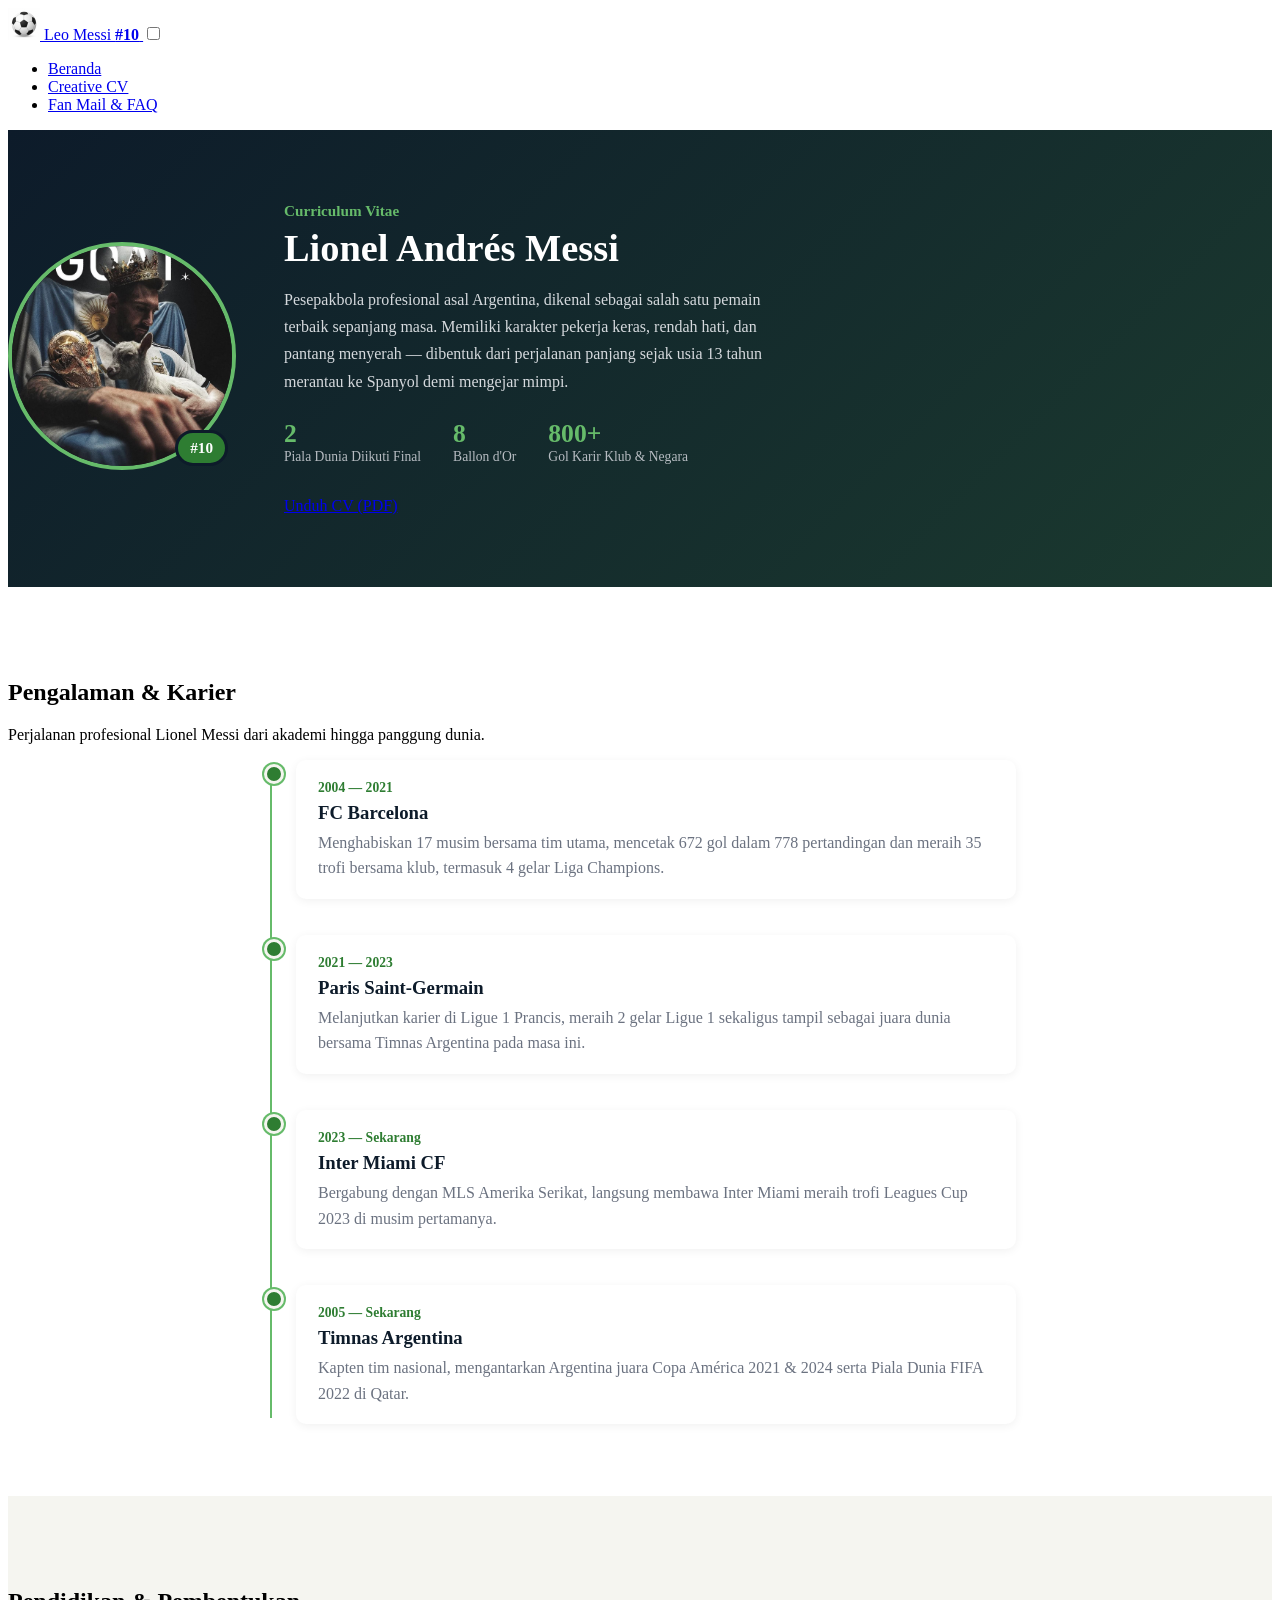
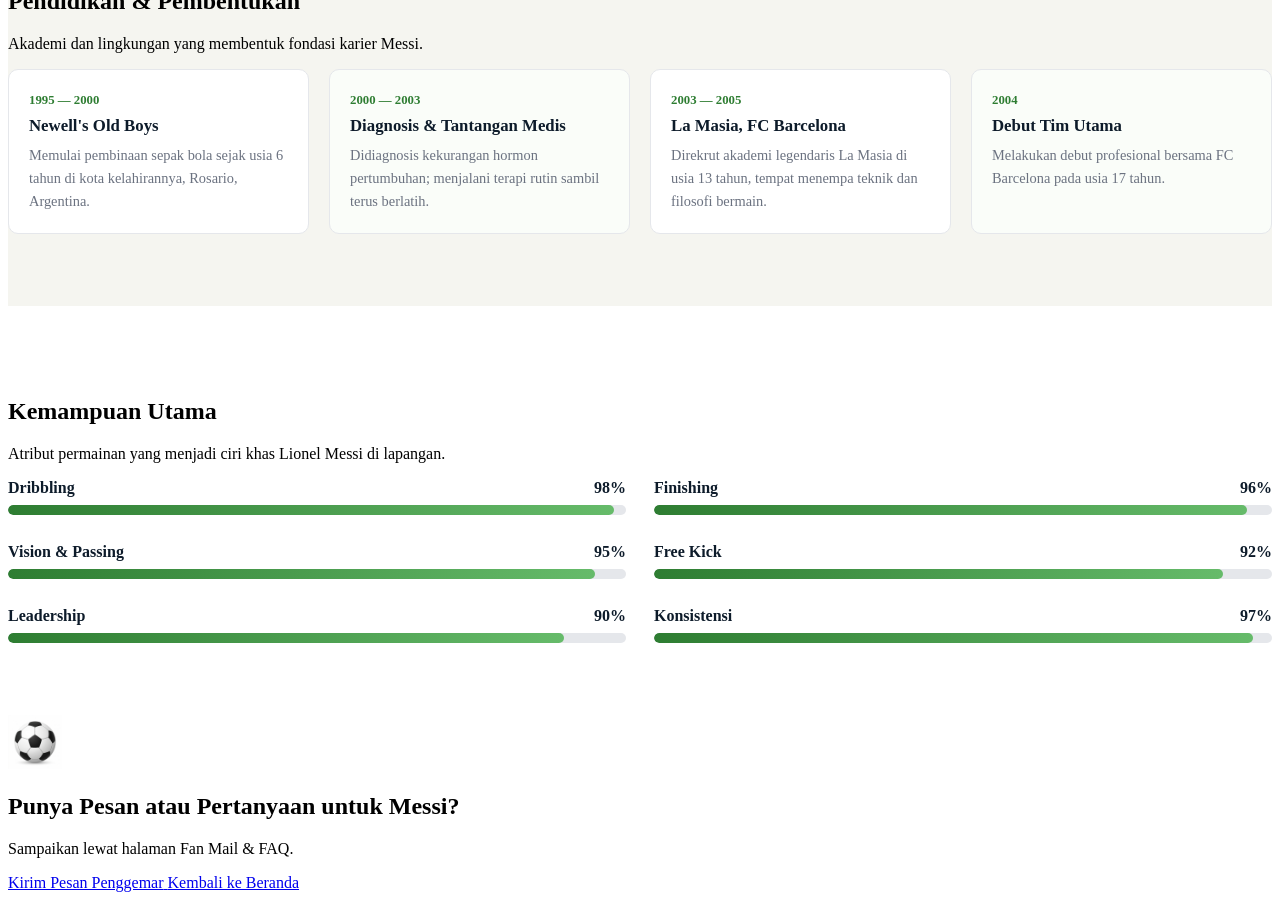
==== cv.html @ 13178807 "draft creative CV" ====
<!DOCTYPE html>
<html lang="id">
<head>
    <meta charset="UTF-8">
    <meta name="viewport" content="width=device-width, initial-scale=1.0">
    <meta name="description" content="Creative CV Lionel Andrés Messi - Pemrograman Web Modul 1">
    <title>Lionel Andrés Messi | Creative CV</title>

    <link rel="preconnect" href="https://fonts.googleapis.com">
    <link rel="preconnect" href="https://fonts.gstatic.com" crossorigin>
    <link href="https://fonts.googleapis.com/css2?family=Plus+Jakarta+Sans:wght@400;500;600;700;800&display=swap" rel="stylesheet">

    <link rel="stylesheet" href="css/style-global.css">
    <link rel="stylesheet" href="css/cv.css">
</head>
<body class="soccer-theme">

    <header class="navbar-wrapper">
        <nav class="navbar">
            <a href="index.html" class="nav-logo" title="Beranda Lionel Messi">
                <img src="assets/images/soccer-ball.jpg" alt="Bola Sepak" class="nav-ball-img spinning-ball" width="32" height="32">
                <span class="nav-logo-text">Leo Messi <b>#10</b></span>
            </a>

            <input type="checkbox" id="nav-toggle" class="nav-toggle" aria-label="Buka menu navigasi">
            <label for="nav-toggle" class="nav-toggle-label" title="Menu Navigasi">
                <span></span>
                <span></span>
                <span></span>
            </label>

            <ul class="nav-menu">
                <li><a href="index.html" class="nav-item">Beranda</a></li>
                <li><a href="cv.html" class="nav-item active">Creative CV</a></li>
                <li><a href="fanmail.html" class="nav-item">Fan Mail & FAQ</a></li>
            </ul>
        </nav>
    </header>

    <main>
        <!-- ===== CV HERO: Foto + Bio Singkat ===== -->
        <section id="cv-hero" class="cv-hero-section">
            <div class="container cv-hero-container">
                <div class="cv-photo-box">
                    <img
                        src="assets/images/messigoatphoto.jpg"
                        alt="Foto Lionel Messi"
                        class="cv-photo-img"
                        width="220"
                        height="220"
                    >
                    <span class="cv-number-badge">#10</span>
                </div>

                <div class="cv-bio-box">
                    <span class="cv-eyebrow">Curriculum Vitae</span>
                    <h1 class="cv-name">Lionel Andrés Messi</h1>
                    <p class="cv-bio-text">
                        Pesepakbola profesional asal Argentina, dikenal sebagai salah satu pemain terbaik
                        sepanjang masa. Memiliki karakter pekerja keras, rendah hati, dan pantang menyerah —
                        dibentuk dari perjalanan panjang sejak usia 13 tahun merantau ke Spanyol demi mengejar mimpi.
                    </p>

                    <div class="cv-stats-row">
                        <div class="cv-stat-item">
                            <strong>2</strong>
                            <span>Piala Dunia Diikuti Final</span>
                        </div>
                        <div class="cv-stat-item">
                            <strong>8</strong>
                            <span>Ballon d'Or</span>
                        </div>
                        <div class="cv-stat-item">
                            <strong>800+</strong>
                            <span>Gol Karir Klub & Negara</span>
                        </div>
                    </div>

                    <a href="assets/docs/CV-Lionel-Messi.pdf" class="btn-primary cv-download-btn" download>
                        <span>Unduh CV (PDF)</span>
                    </a>
                </div>
            </div>
        </section>

        <!-- ===== EXPERIENCE: Timeline ===== -->
        <section id="experience" class="cv-section">
            <div class="container">
                <div class="section-heading">
                    <h2 class="section-title">Pengalaman & Karier</h2>
                    <p class="section-sub">Perjalanan profesional Lionel Messi dari akademi hingga panggung dunia.</p>
                </div>

                <div class="timeline">
                    <div class="timeline-item">
                        <div class="timeline-dot"></div>
                        <div class="timeline-content">
                            <span class="timeline-year">2004 — 2021</span>
                            <h3>FC Barcelona</h3>
                            <p>Menghabiskan 17 musim bersama tim utama, mencetak 672 gol dalam 778 pertandingan
                                dan meraih 35 trofi bersama klub, termasuk 4 gelar Liga Champions.</p>
                        </div>
                    </div>

                    <div class="timeline-item">
                        <div class="timeline-dot"></div>
                        <div class="timeline-content">
                            <span class="timeline-year">2021 — 2023</span>
                            <h3>Paris Saint-Germain</h3>
                            <p>Melanjutkan karier di Ligue 1 Prancis, meraih 2 gelar Ligue 1 sekaligus tampil
                                sebagai juara dunia bersama Timnas Argentina pada masa ini.</p>
                        </div>
                    </div>

                    <div class="timeline-item">
                        <div class="timeline-dot"></div>
                        <div class="timeline-content">
                            <span class="timeline-year">2023 — Sekarang</span>
                            <h3>Inter Miami CF</h3>
                            <p>Bergabung dengan MLS Amerika Serikat, langsung membawa Inter Miami meraih trofi
                                Leagues Cup 2023 di musim pertamanya.</p>
                        </div>
                    </div>

                    <div class="timeline-item">
                        <div class="timeline-dot"></div>
                        <div class="timeline-content">
                            <span class="timeline-year">2005 — Sekarang</span>
                            <h3>Timnas Argentina</h3>
                            <p>Kapten tim nasional, mengantarkan Argentina juara Copa América 2021 & 2024
                                serta Piala Dunia FIFA 2022 di Qatar.</p>
                        </div>
                    </div>
                </div>
            </div>
        </section>

        <!-- ===== EDUCATION / PEMBENTUKAN ===== -->
        <section id="education" class="cv-section cv-section-alt">
            <div class="container">
                <div class="section-heading">
                    <h2 class="section-title">Pendidikan & Pembentukan</h2>
                    <p class="section-sub">Akademi dan lingkungan yang membentuk fondasi karier Messi.</p>
                </div>

                <div class="education-grid">
                    <div class="education-card">
                        <span class="education-year">1995 — 2000</span>
                        <h3>Newell's Old Boys</h3>
                        <p>Memulai pembinaan sepak bola sejak usia 6 tahun di kota kelahirannya, Rosario, Argentina.</p>
                    </div>

                    <div class="education-card">
                        <span class="education-year">2000 — 2003</span>
                        <h3>Diagnosis & Tantangan Medis</h3>
                        <p>Didiagnosis kekurangan hormon pertumbuhan; menjalani terapi rutin sambil terus berlatih.</p>
                    </div>

                    <div class="education-card">
                        <span class="education-year">2003 — 2005</span>
                        <h3>La Masia, FC Barcelona</h3>
                        <p>Direkrut akademi legendaris La Masia di usia 13 tahun, tempat menempa teknik dan filosofi bermain.</p>
                    </div>

                    <div class="education-card">
                        <span class="education-year">2004</span>
                        <h3>Debut Tim Utama</h3>
                        <p>Melakukan debut profesional bersama FC Barcelona pada usia 17 tahun.</p>
                    </div>
                </div>
            </div>
        </section>

        <!-- ===== SKILLS ===== -->
        <section id="skills" class="cv-section">
            <div class="container">
                <div class="section-heading">
                    <h2 class="section-title">Kemampuan Utama</h2>
                    <p class="section-sub">Atribut permainan yang menjadi ciri khas Lionel Messi di lapangan.</p>
                </div>

                <div class="skills-grid">
                    <div class="skill-item">
                        <div class="skill-label">
                            <span>Dribbling</span>
                            <span>98%</span>
                        </div>
                        <div class="skill-bar"><div class="skill-fill" style="width: 98%;"></div></div>
                    </div>

                    <div class="skill-item">
                        <div class="skill-label">
                            <span>Finishing</span>
                            <span>96%</span>
                        </div>
                        <div class="skill-bar"><div class="skill-fill" style="width: 96%;"></div></div>
                    </div>

                    <div class="skill-item">
                        <div class="skill-label">
                            <span>Vision & Passing</span>
                            <span>95%</span>
                        </div>
                        <div class="skill-bar"><div class="skill-fill" style="width: 95%;"></div></div>
                    </div>

                    <div class="skill-item">
                        <div class="skill-label">
                            <span>Free Kick</span>
                            <span>92%</span>
                        </div>
                        <div class="skill-bar"><div class="skill-fill" style="width: 92%;"></div></div>
                    </div>

                    <div class="skill-item">
                        <div class="skill-label">
                            <span>Leadership</span>
                            <span>90%</span>
                        </div>
                        <div class="skill-bar"><div class="skill-fill" style="width: 90%;"></div></div>
                    </div>

                    <div class="skill-item">
                        <div class="skill-label">
                            <span>Konsistensi</span>
                            <span>97%</span>
                        </div>
                        <div class="skill-bar"><div class="skill-fill" style="width: 97%;"></div></div>
                    </div>
                </div>
            </div>
        </section>

        <!-- ===== CTA ===== -->
        <section id="cv-cta" class="cta-section">
            <div class="container">
                <div class="cta-box">
                    <img src="assets/images/soccer-ball.jpg" alt="Bola Sepak" class="cta-ball spinning-ball" width="54" height="54">
                    <h2 class="cta-title">Punya Pesan atau Pertanyaan untuk Messi?</h2>
                    <p class="cta-desc">Sampaikan lewat halaman Fan Mail & FAQ.</p>
                    <div class="cta-action">
                        <a href="fanmail.html" class="btn-primary">
                            <span>Kirim Pesan Penggemar</span>
                        </a>
                        <a href="index.html" class="btn-outline">
                            <span>Kembali ke Beranda</span>
                        </a>
                    </div>
                </div>
            </div>
        </section>
    </main>

</body>
</html>
---- css/cv.css ----
/* =========================================================
   CV.CSS — Styling khusus halaman Creative CV
   Requirement yang dipenuhi di file ini:
   - Pseudo-class (:hover, :nth-child)
   - Position (relative/absolute)
   - Display (flex, grid, block)
   - Flexbox
   - CSS Grid
   - Responsive (media query)
   ========================================================= */

:root {
    --cv-dark: #0d1b2a;
    --cv-green: #2e7d32;
    --cv-green-light: #66bb6a;
    --cv-cream: #f5f5f0;
    --cv-gray: #6b7280;
}

/* ---------- CV HERO ---------- */
.cv-hero-section {
    background: linear-gradient(135deg, var(--cv-dark) 0%, #1b3a2f 100%);
    padding: 72px 0;
    color: #fff;
}

.cv-hero-container {
    display: flex;                 /* [display: flex] */
    align-items: center;
    gap: 48px;
    flex-wrap: wrap;
}

.cv-photo-box {
    position: relative;            /* [position] konteks untuk badge angka */
    flex-shrink: 0;
}

.cv-photo-img {
    width: 220px;
    height: 220px;
    object-fit: cover;
    border-radius: 50%;
    border: 4px solid var(--cv-green-light);
}

.cv-number-badge {
    position: absolute;            /* [position: absolute] menempel di foto */
    bottom: 8px;
    right: 8px;
    background: var(--cv-green);
    color: #fff;
    font-weight: 800;
    font-size: 0.95rem;
    padding: 6px 12px;
    border-radius: 999px;
    border: 3px solid var(--cv-dark);
}

.cv-bio-box {
    flex: 1;
    min-width: 280px;
}

.cv-eyebrow {
    color: var(--cv-green-light);
    font-weight: 600;
    font-size: 0.95rem;
}

.cv-name {
    font-size: 2.4rem;
    margin: 6px 0 14px;
}

.cv-bio-text {
    color: #d5d9dd;
    line-height: 1.7;
    max-width: 60ch;
}

.cv-stats-row {
    display: flex;                 /* [display: flex] */
    gap: 32px;
    margin: 24px 0;
    flex-wrap: wrap;
}

.cv-stat-item {
    display: flex;
    flex-direction: column;
}

.cv-stat-item strong {
    font-size: 1.6rem;
    color: var(--cv-green-light);
}

.cv-stat-item span {
    font-size: 0.85rem;
    color: #b7bcc2;
}

.cv-download-btn {
    display: inline-block;
    margin-top: 8px;
}

/* ---------- SECTION UMUM ---------- */
.cv-section {
    padding: 72px 0;
}

.cv-section-alt {
    background: var(--cv-cream);
}

/* ---------- TIMELINE (Experience) ---------- */
.timeline {
    position: relative;            /* [position] induk garis vertikal */
    max-width: 720px;
    margin: 0 auto;
    padding-left: 32px;
}

.timeline::before {
    content: "";
    position: absolute;            /* [position: absolute] garis timeline */
    left: 6px;
    top: 6px;
    bottom: 6px;
    width: 2px;
    background: var(--cv-green-light);
}

.timeline-item {
    position: relative;
    margin-bottom: 36px;
}

.timeline-item:last-child {
    margin-bottom: 0;
}

.timeline-dot {
    position: absolute;            /* [position: absolute] titik penanda */
    left: -32px;
    top: 4px;
    width: 14px;
    height: 14px;
    border-radius: 50%;
    background: var(--cv-green);
    border: 3px solid var(--cv-cream);
    box-shadow: 0 0 0 2px var(--cv-green-light);
}

.timeline-content {
    background: #fff;
    padding: 18px 22px;
    border-radius: 10px;
    box-shadow: 0 2px 10px rgba(0, 0, 0, 0.06);
    transition: transform 0.2s ease;
}

.timeline-content:hover {          /* [pseudo-class :hover] */
    transform: translateX(6px);
}

.timeline-year {
    font-size: 0.85rem;
    font-weight: 700;
    color: var(--cv-green);
}

.timeline-content h3 {
    margin: 6px 0;
    color: var(--cv-dark);
}

.timeline-content p {
    color: var(--cv-gray);
    line-height: 1.6;
    margin: 0;
}

/* ---------- EDUCATION GRID ---------- */
.education-grid {
    display: grid;                 /* [display: grid] */
    grid-template-columns: repeat(4, 1fr);
    gap: 20px;
}

.education-card {
    background: #fff;
    border: 1px solid #e5e7eb;
    border-radius: 10px;
    padding: 20px;
    transition: border-color 0.2s ease, transform 0.2s ease;
}

.education-card:hover {            /* [pseudo-class :hover] */
    border-color: var(--cv-green-light);
    transform: translateY(-4px);
}

.education-card:nth-child(even) {  /* [pseudo-class :nth-child] */
    background: #fafdf9;
}

.education-year {
    font-size: 0.8rem;
    font-weight: 700;
    color: var(--cv-green);
}

.education-card h3 {
    margin: 8px 0;
    font-size: 1.05rem;
    color: var(--cv-dark);
}

.education-card p {
    color: var(--cv-gray);
    font-size: 0.9rem;
    line-height: 1.6;
    margin: 0;
}

/* ---------- SKILLS ---------- */
.skills-grid {
    display: grid;                 /* [display: grid] */
    grid-template-columns: repeat(2, 1fr);
    gap: 28px;
}

.skill-label {
    display: flex;                 /* [display: flex] */
    justify-content: space-between;
    font-weight: 600;
    color: var(--cv-dark);
    margin-bottom: 8px;
}

.skill-bar {
    width: 100%;
    height: 10px;
    background: #e5e7eb;
    border-radius: 999px;
    overflow: hidden;
}

.skill-fill {
    height: 100%;
    background: linear-gradient(90deg, var(--cv-green) 0%, var(--cv-green-light) 100%);
    border-radius: 999px;
}

/* ---------- RESPONSIVE ---------- */
@media (max-width: 992px) {
    .education-grid {
        grid-template-columns: repeat(2, 1fr);
    }

    .skills-grid {
        grid-template-columns: 1fr;
    }
}

@media (max-width: 640px) {
    .cv-hero-container {
        flex-direction: column;    /* [flex-direction] tumpuk vertikal di HP */
        text-align: center;
    }

    .cv-stats-row {
        justify-content: center;
    }

    .education-grid {
        grid-template-columns: 1fr;
    }

    .timeline {
        padding-left: 24px;
    }

    .timeline-dot {
        left: -24px;
    }
}
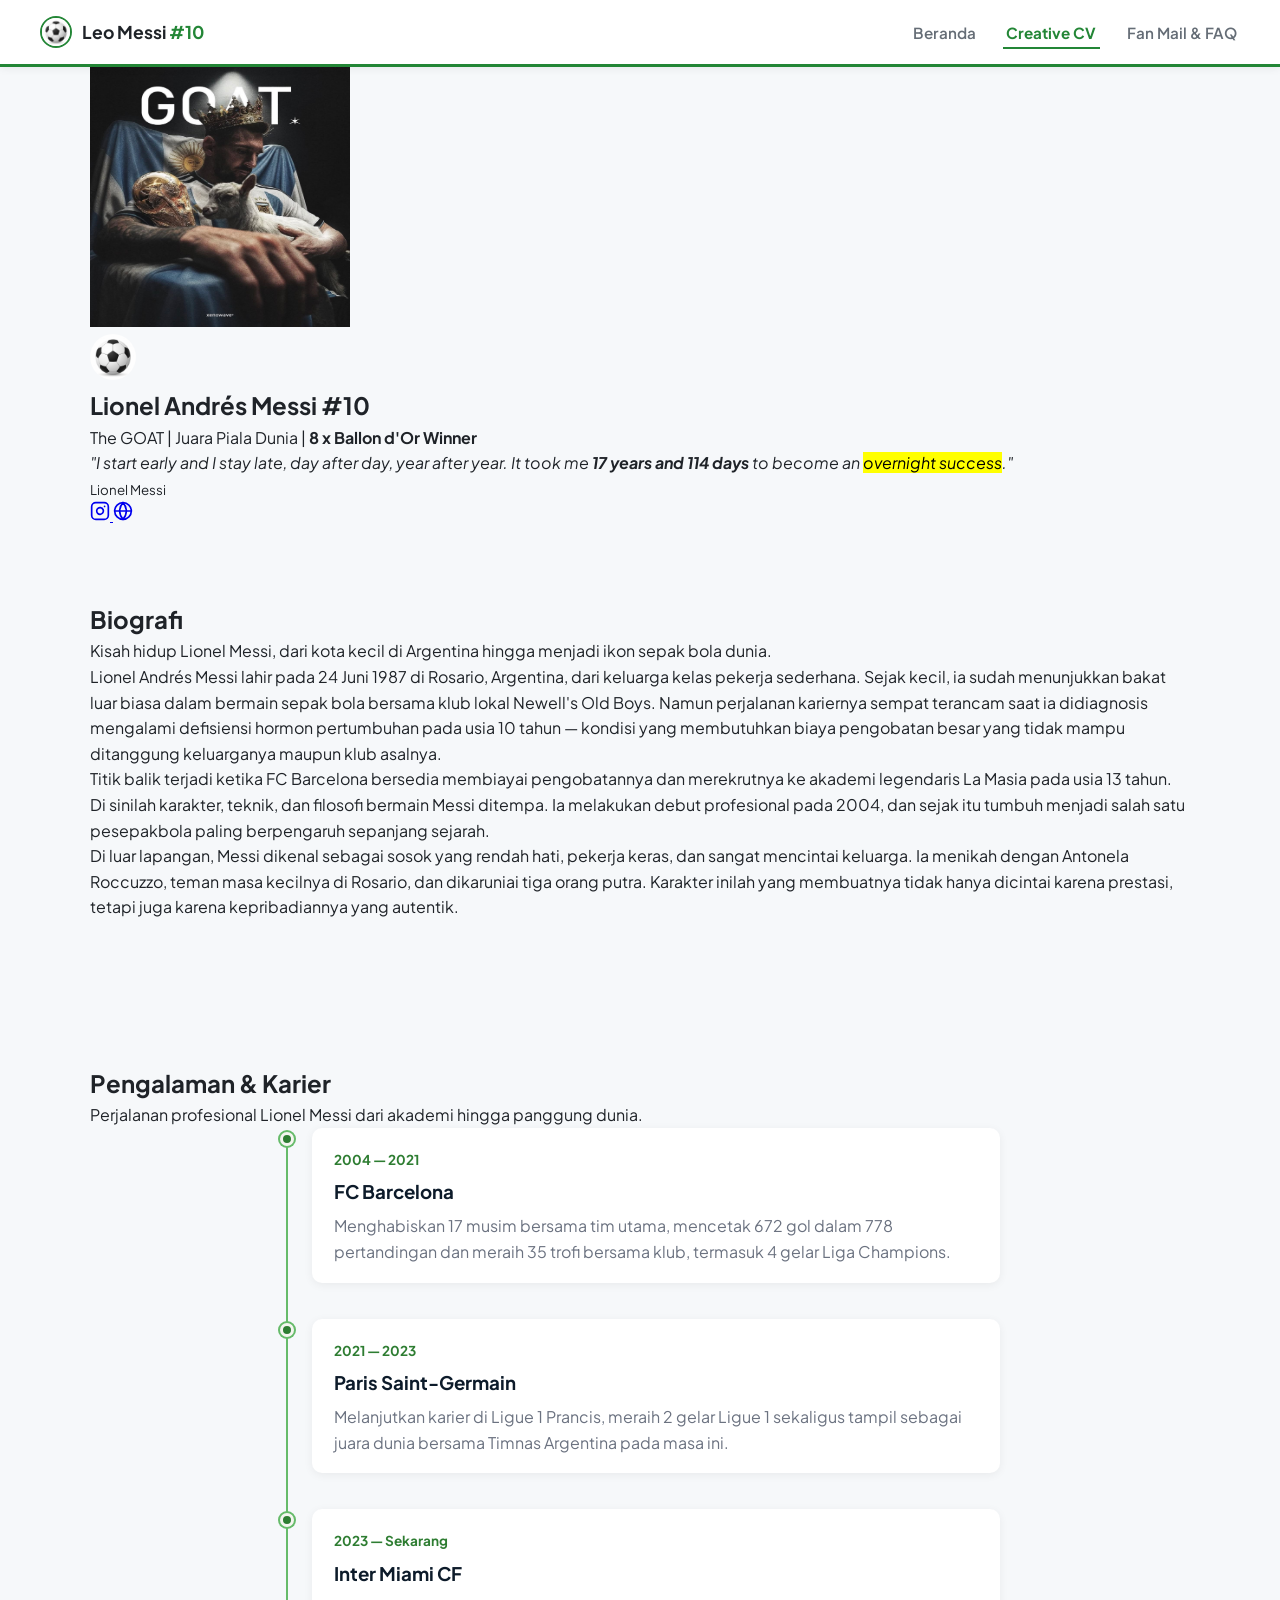
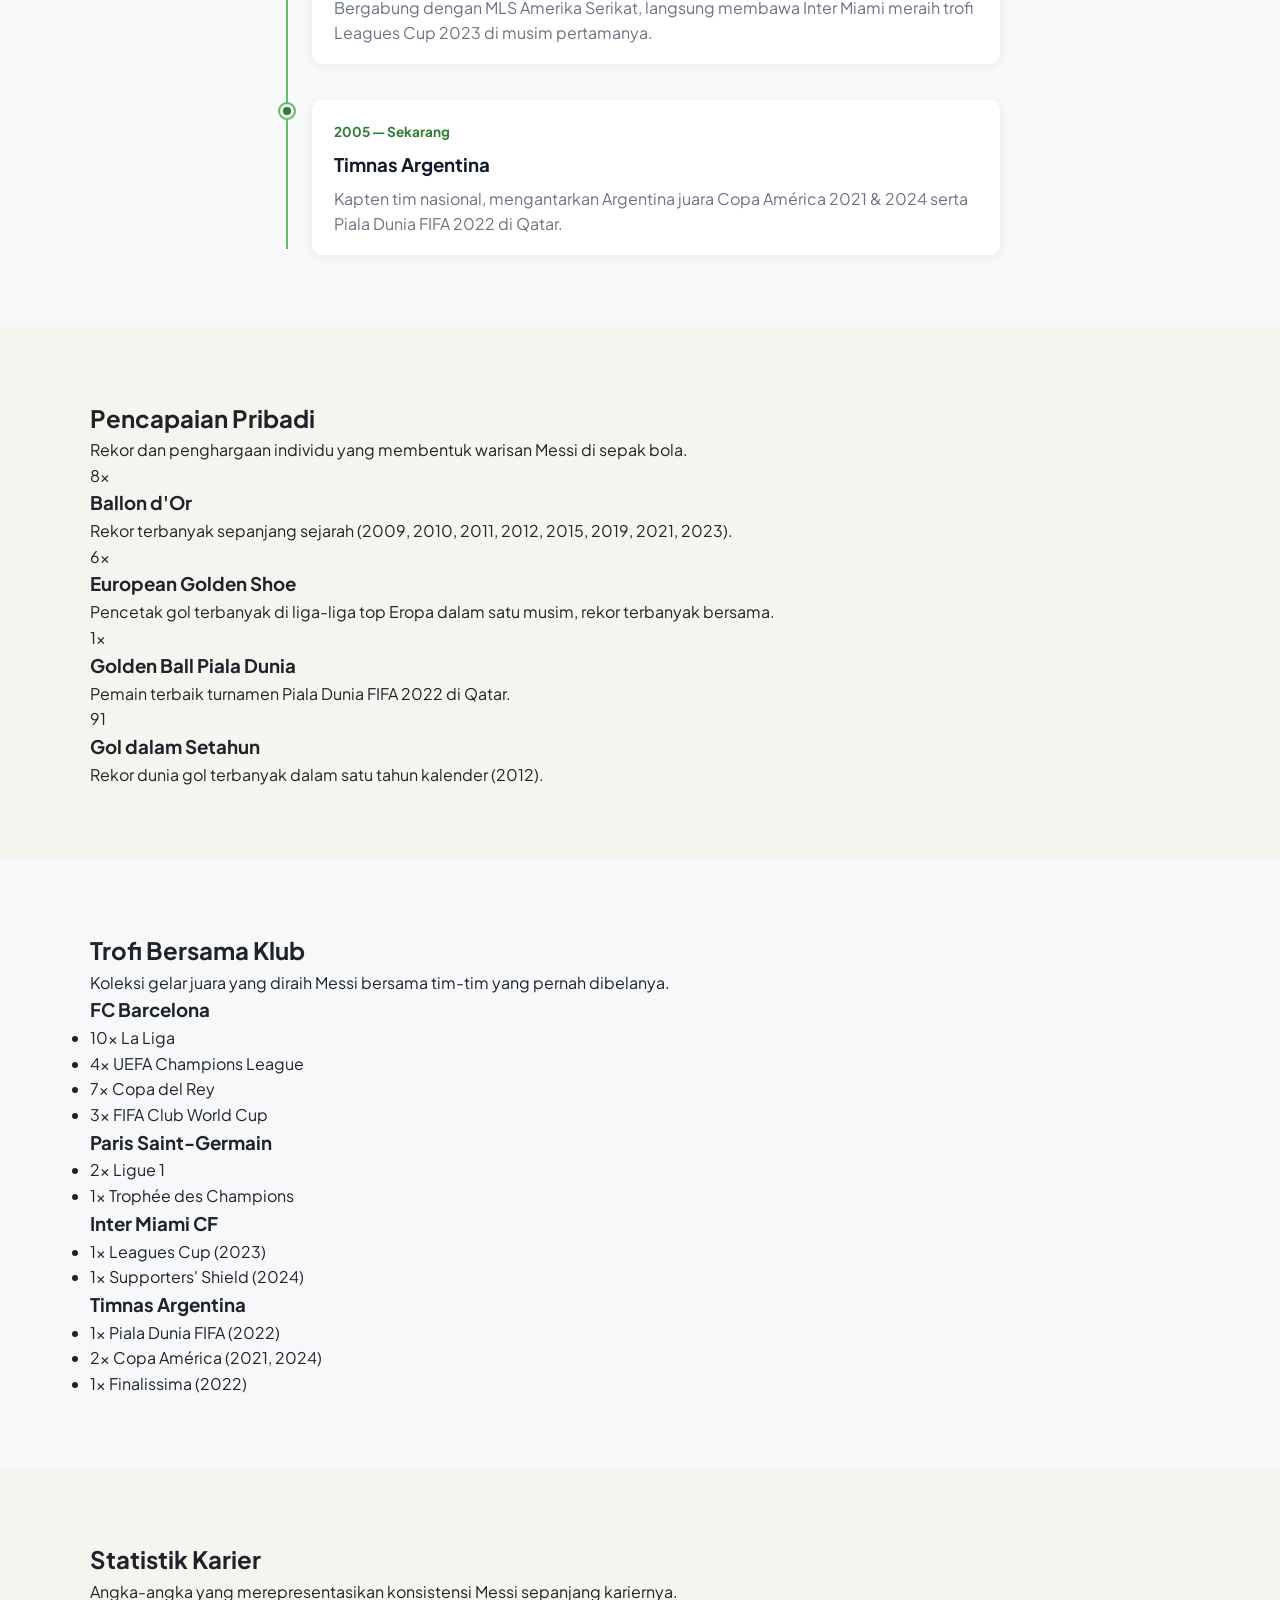
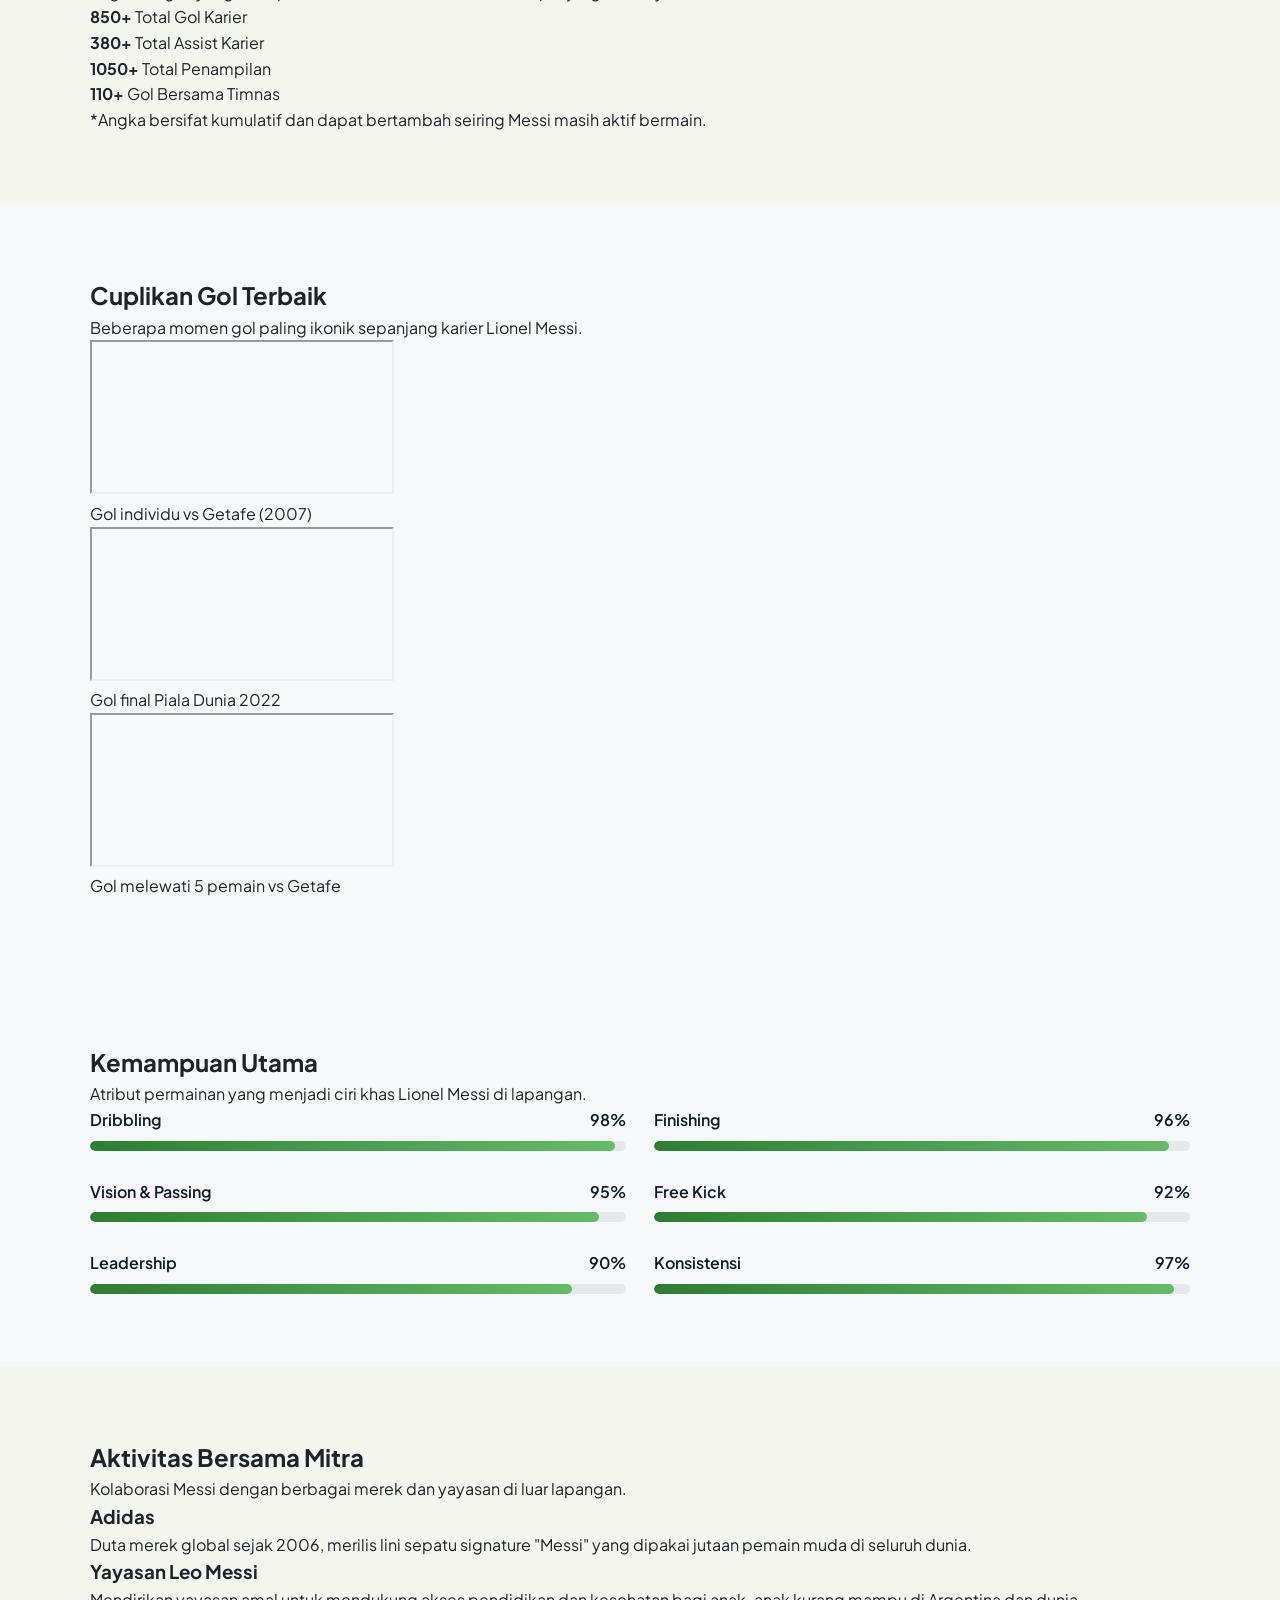
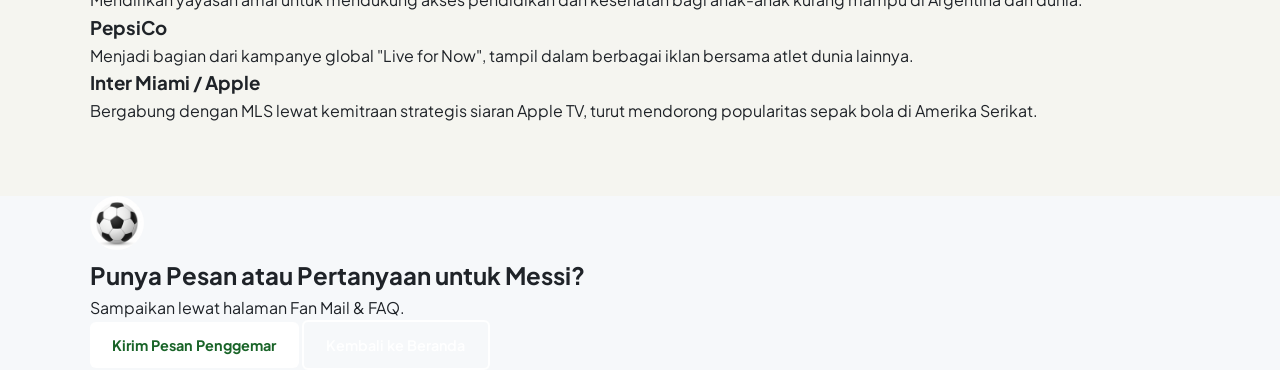
==== commit 3fff3d8c: "dikit lagi" ====
--- a/cv.html
+++ b/cv.html
@@ -1,5 +1,6 @@
 <!DOCTYPE html>
 <html lang="id">
+    <!-- ===== HEADER ===== -->
 <head>
     <meta charset="UTF-8">
     <meta name="viewport" content="width=device-width, initial-scale=1.0">
@@ -38,50 +39,90 @@
     </header>
 
     <main>
-        <!-- ===== CV HERO: Foto + Bio Singkat ===== -->
-        <section id="cv-hero" class="cv-hero-section">
-            <div class="container cv-hero-container">
-                <div class="cv-photo-box">
-                    <img
-                        src="assets/images/messigoatphoto.jpg"
-                        alt="Foto Lionel Messi"
-                        class="cv-photo-img"
-                        width="220"
-                        height="220"
-                    >
-                    <span class="cv-number-badge">#10</span>
-                </div>
-
-                <div class="cv-bio-box">
-                    <span class="cv-eyebrow">Curriculum Vitae</span>
-                    <h1 class="cv-name">Lionel Andrés Messi</h1>
-                    <p class="cv-bio-text">
-                        Pesepakbola profesional asal Argentina, dikenal sebagai salah satu pemain terbaik
-                        sepanjang masa. Memiliki karakter pekerja keras, rendah hati, dan pantang menyerah —
-                        dibentuk dari perjalanan panjang sejak usia 13 tahun merantau ke Spanyol demi mengejar mimpi.
+        <section id="hero" class="hero-section">
+            <div class="container hero-container">
+                <div class="hero-photo-box">
+                    <div class="photo-frame">
+                        <img 
+                            src="assets/images/messigoatphoto.jpg" 
+                            alt="Foto Lionel Messi" 
+                            class="messi-img"
+                            width="260"
+                            height="260"
+                        >
+                        <div class="ball-badge">
+                            <img src="assets/images/soccer-ball.jpg" alt="Bola Berputar" class="spinning-ball" width="46" height="46">
+                        </div>
+                    </div>
+                </div>
+
+                <div class="hero-text-box">
+                    <h1 class="hero-name">Lionel Andrés Messi #10</h1>
+                    <p class="hero-roles">
+                        The GOAT | Juara Piala Dunia | <b>8 x Ballon d'Or Winner</b>
                     </p>
 
-                    <div class="cv-stats-row">
-                        <div class="cv-stat-item">
-                            <strong>2</strong>
-                            <span>Piala Dunia Diikuti Final</span>
-                        </div>
-                        <div class="cv-stat-item">
-                            <strong>8</strong>
-                            <span>Ballon d'Or</span>
-                        </div>
-                        <div class="cv-stat-item">
-                            <strong>800+</strong>
-                            <span>Gol Karir Klub & Negara</span>
-                        </div>
-                    </div>
-
-                    <a href="assets/docs/CV-Lionel-Messi.pdf" class="btn-primary cv-download-btn" download>
-                        <span>Unduh CV (PDF)</span>
-                    </a>
-                </div>
-            </div>
-        </section>
+                    <div class="quote-box">
+                        <p class="quote-content">
+                            <i>"I start early and I stay late, day after day, year after year. It took me <b>17 years and 114 days</b> to become an <mark>overnight success</mark>."</i>
+                        </p>
+                        <small class="quote-by">Lionel Messi</small>
+                    </div>
+
+                    <div class="social-row">
+                        <a href="https://www.instagram.com/leomessi" target="_blank" rel="noopener noreferrer" class="social-icon-btn" title="Instagram Resmi @leomessi" aria-label="Instagram">
+                            <svg width="20" height="20" viewBox="0 0 24 24" fill="none" stroke="currentColor" stroke-width="2" stroke-linecap="round" stroke-linejoin="round">
+                                <rect x="2" y="2" width="20" height="20" rx="5" ry="5"></rect>
+                                <path d="M16 11.37A4 4 0 1 1 12.63 8 4 4 0 0 1 16 11.37z"></path>
+                                <line x1="17.5" y1="6.5" x2="17.51" y2="6.5"></line>
+                            </svg>
+                        </a>
+                        <a href="https://messi.com" target="_blank" rel="noopener noreferrer" class="social-icon-btn" title="Website Resmi Lionel Messi" aria-label="Website Resmi">
+                            <svg width="20" height="20" viewBox="0 0 24 24" fill="none" stroke="currentColor" stroke-width="2" stroke-linecap="round" stroke-linejoin="round">
+                                <circle cx="12" cy="12" r="10"></circle>
+                                <line x1="2" y1="12" x2="22" y2="12"></line>
+                                <path d="M12 2a15.3 15.3 0 0 1 4 10 15.3 15.3 0 0 1-4 10 15.3 15.3 0 0 1-4-10 15.3 15.3 0 0 1 4-10z"></path>
+                            </svg>
+                        </a>
+                    </div>
+                </div>
+            </div>
+        </section>
+
+<!-- ===== BIOGRAFI ===== -->
+
+        <section id="biografi" class="cv-section">
+            <div class="container">
+                <div class="section-heading">
+                    <h2 class="section-title">Biografi</h2>
+                    <p class="section-sub">Kisah hidup Lionel Messi, dari kota kecil di Argentina hingga menjadi ikon sepak bola dunia.</p>
+                </div>
+ 
+                <div class="bio-content">
+                    <p>
+                        Lionel Andrés Messi lahir pada 24 Juni 1987 di Rosario, Argentina, dari keluarga kelas
+                        pekerja sederhana. Sejak kecil, ia sudah menunjukkan bakat luar biasa dalam bermain sepak
+                        bola bersama klub lokal Newell's Old Boys. Namun perjalanan kariernya sempat terancam saat
+                        ia didiagnosis mengalami defisiensi hormon pertumbuhan pada usia 10 tahun — kondisi yang
+                        membutuhkan biaya pengobatan besar yang tidak mampu ditanggung keluarganya maupun klub asalnya.
+                    </p>
+                    <p>
+                        Titik balik terjadi ketika FC Barcelona bersedia membiayai pengobatannya dan merekrutnya ke
+                        akademi legendaris La Masia pada usia 13 tahun. Di sinilah karakter, teknik, dan filosofi
+                        bermain Messi ditempa. Ia melakukan debut profesional pada 2004, dan sejak itu tumbuh menjadi
+                        salah satu pesepakbola paling berpengaruh sepanjang sejarah.
+                    </p>
+                    <p>
+                        Di luar lapangan, Messi dikenal sebagai sosok yang rendah hati, pekerja keras, dan sangat
+                        mencintai keluarga. Ia menikah dengan Antonela Roccuzzo, teman masa kecilnya di Rosario, dan
+                        dikaruniai tiga orang putra. Karakter inilah yang membuatnya tidak hanya dicintai karena
+                        prestasi, tetapi juga karena kepribadiannya yang autentik.
+                    </p>
+                </div>
+            </div>
+        </section>
+
+<!-- ===== PERJALANAN KARIER ===== -->
 
         <!-- ===== EXPERIENCE: Timeline ===== -->
         <section id="experience" class="cv-section">
@@ -90,7 +131,7 @@
                     <h2 class="section-title">Pengalaman & Karier</h2>
                     <p class="section-sub">Perjalanan profesional Lionel Messi dari akademi hingga panggung dunia.</p>
                 </div>
-
+ 
                 <div class="timeline">
                     <div class="timeline-item">
                         <div class="timeline-dot"></div>
@@ -101,7 +142,7 @@
                                 dan meraih 35 trofi bersama klub, termasuk 4 gelar Liga Champions.</p>
                         </div>
                     </div>
-
+ 
                     <div class="timeline-item">
                         <div class="timeline-dot"></div>
                         <div class="timeline-content">
@@ -111,7 +152,7 @@
                                 sebagai juara dunia bersama Timnas Argentina pada masa ini.</p>
                         </div>
                     </div>
-
+ 
                     <div class="timeline-item">
                         <div class="timeline-dot"></div>
                         <div class="timeline-content">
@@ -121,7 +162,7 @@
                                 Leagues Cup 2023 di musim pertamanya.</p>
                         </div>
                     </div>
-
+ 
                     <div class="timeline-item">
                         <div class="timeline-dot"></div>
                         <div class="timeline-content">
@@ -135,50 +176,175 @@
             </div>
         </section>
 
-        <!-- ===== EDUCATION / PEMBENTUKAN ===== -->
-        <section id="education" class="cv-section cv-section-alt">
-            <div class="container">
-                <div class="section-heading">
-                    <h2 class="section-title">Pendidikan & Pembentukan</h2>
-                    <p class="section-sub">Akademi dan lingkungan yang membentuk fondasi karier Messi.</p>
-                </div>
-
-                <div class="education-grid">
-                    <div class="education-card">
-                        <span class="education-year">1995 — 2000</span>
-                        <h3>Newell's Old Boys</h3>
-                        <p>Memulai pembinaan sepak bola sejak usia 6 tahun di kota kelahirannya, Rosario, Argentina.</p>
-                    </div>
-
-                    <div class="education-card">
-                        <span class="education-year">2000 — 2003</span>
-                        <h3>Diagnosis & Tantangan Medis</h3>
-                        <p>Didiagnosis kekurangan hormon pertumbuhan; menjalani terapi rutin sambil terus berlatih.</p>
-                    </div>
-
-                    <div class="education-card">
-                        <span class="education-year">2003 — 2005</span>
-                        <h3>La Masia, FC Barcelona</h3>
-                        <p>Direkrut akademi legendaris La Masia di usia 13 tahun, tempat menempa teknik dan filosofi bermain.</p>
-                    </div>
-
-                    <div class="education-card">
-                        <span class="education-year">2004</span>
-                        <h3>Debut Tim Utama</h3>
-                        <p>Melakukan debut profesional bersama FC Barcelona pada usia 17 tahun.</p>
-                    </div>
-                </div>
-            </div>
-        </section>
-
-        <!-- ===== SKILLS ===== -->
+<!-- ===== PENCAPAIAN PRIBADI ===== -->
+       <section id="achievements" class="cv-section cv-section-alt">
+            <div class="container">
+                <div class="section-heading">
+                    <h2 class="section-title">Pencapaian Pribadi</h2>
+                    <p class="section-sub">Rekor dan penghargaan individu yang membentuk warisan Messi di sepak bola.</p>
+                </div>
+ 
+                <div class="achievement-grid">
+                    <div class="achievement-card">
+                        <span class="achievement-number">8x</span>
+                        <h3>Ballon d'Or</h3>
+                        <p>Rekor terbanyak sepanjang sejarah (2009, 2010, 2011, 2012, 2015, 2019, 2021, 2023).</p>
+                    </div>
+ 
+                    <div class="achievement-card">
+                        <span class="achievement-number">6x</span>
+                        <h3>European Golden Shoe</h3>
+                        <p>Pencetak gol terbanyak di liga-liga top Eropa dalam satu musim, rekor terbanyak bersama.</p>
+                    </div>
+ 
+                    <div class="achievement-card">
+                        <span class="achievement-number">1x</span>
+                        <h3>Golden Ball Piala Dunia</h3>
+                        <p>Pemain terbaik turnamen Piala Dunia FIFA 2022 di Qatar.</p>
+                    </div>
+ 
+                    <div class="achievement-card">
+                        <span class="achievement-number">91</span>
+                        <h3>Gol dalam Setahun</h3>
+                        <p>Rekor dunia gol terbanyak dalam satu tahun kalender (2012).</p>
+                    </div>
+                </div>
+            </div>
+        </section>
+ 
+<!-- ===== TROFI KLUB ===== -->
+        <section id="trophies" class="cv-section">
+            <div class="container">
+                <div class="section-heading">
+                    <h2 class="section-title">Trofi Bersama Klub</h2>
+                    <p class="section-sub">Koleksi gelar juara yang diraih Messi bersama tim-tim yang pernah dibelanya.</p>
+                </div>
+ 
+                <div class="trophy-grid">
+                    <div class="trophy-card">
+                        <h3>FC Barcelona</h3>
+                        <ul class="trophy-list">
+                            <li>10x La Liga</li>
+                            <li>4x UEFA Champions League</li>
+                            <li>7x Copa del Rey</li>
+                            <li>3x FIFA Club World Cup</li>
+                        </ul>
+                    </div>
+ 
+                    <div class="trophy-card">
+                        <h3>Paris Saint-Germain</h3>
+                        <ul class="trophy-list">
+                            <li>2x Ligue 1</li>
+                            <li>1x Trophée des Champions</li>
+                        </ul>
+                    </div>
+ 
+                    <div class="trophy-card">
+                        <h3>Inter Miami CF</h3>
+                        <ul class="trophy-list">
+                            <li>1x Leagues Cup (2023)</li>
+                            <li>1x Supporters' Shield (2024)</li>
+                        </ul>
+                    </div>
+ 
+                    <div class="trophy-card">
+                        <h3>Timnas Argentina</h3>
+                        <ul class="trophy-list">
+                            <li>1x Piala Dunia FIFA (2022)</li>
+                            <li>2x Copa América (2021, 2024)</li>
+                            <li>1x Finalissima (2022)</li>
+                        </ul>
+                    </div>
+                </div>
+            </div>
+        </section>
+ 
+<!-- ===== STATISTIK ===== -->
+        <section id="statistics" class="cv-section cv-section-alt">
+            <div class="container">
+                <div class="section-heading">
+                    <h2 class="section-title">Statistik Karier</h2>
+                    <p class="section-sub">Angka-angka yang merepresentasikan konsistensi Messi sepanjang kariernya.</p>
+                </div>
+ 
+                <div class="stats-grid">
+                    <div class="stats-card">
+                        <strong>850+</strong>
+                        <span>Total Gol Karier</span>
+                    </div>
+                    <div class="stats-card">
+                        <strong>380+</strong>
+                        <span>Total Assist Karier</span>
+                    </div>
+                    <div class="stats-card">
+                        <strong>1050+</strong>
+                        <span>Total Penampilan</span>
+                    </div>
+                    <div class="stats-card">
+                        <strong>110+</strong>
+                        <span>Gol Bersama Timnas</span>
+                    </div>
+                </div>
+                <p class="stats-note">*Angka bersifat kumulatif dan dapat bertambah seiring Messi masih aktif bermain.</p>
+            </div>
+        </section>
+ 
+<!-- ===== CUPLIKAN GOL TERBAIK ===== -->
+        <section id="best-goals" class="cv-section">
+            <div class="container">
+                <div class="section-heading">
+                    <h2 class="section-title">Cuplikan Gol Terbaik</h2>
+                    <p class="section-sub">Beberapa momen gol paling ikonik sepanjang karier Lionel Messi.</p>
+                </div>
+ 
+                <div class="video-grid">
+                    <div class="video-card">
+                        <div class="video-frame">
+                            <iframe
+                                src="https://www.youtube.com/embed/hzJ9wY8zCs4"
+                                title="Gol Terbaik Messi 1"
+                                allowfullscreen
+                                loading="lazy">
+                            </iframe>
+                        </div>
+                        <p class="video-caption">Gol individu vs Getafe (2007)</p>
+                    </div>
+ 
+                    <div class="video-card">
+                        <div class="video-frame">
+                            <iframe
+                                src="https://www.youtube.com/embed/hzJ9wY8zCs4"
+                                title="Gol Terbaik Messi 2"
+                                allowfullscreen
+                                loading="lazy">
+                            </iframe>
+                        </div>
+                        <p class="video-caption">Gol final Piala Dunia 2022</p>
+                    </div>
+ 
+                    <div class="video-card">
+                        <div class="video-frame">
+                            <iframe
+                                src="https://www.youtube.com/embed/hzJ9wY8zCs4"
+                                title="Gol Terbaik Messi 3"
+                                allowfullscreen
+                                loading="lazy">
+                            </iframe>
+                        </div>
+                        <p class="video-caption">Gol melewati 5 pemain vs Getafe</p>
+                    </div>
+                </div>
+            </div>
+        </section>
+
+<!-- ===== SKILL ===== -->
         <section id="skills" class="cv-section">
             <div class="container">
                 <div class="section-heading">
                     <h2 class="section-title">Kemampuan Utama</h2>
                     <p class="section-sub">Atribut permainan yang menjadi ciri khas Lionel Messi di lapangan.</p>
                 </div>
-
+ 
                 <div class="skills-grid">
                     <div class="skill-item">
                         <div class="skill-label">
@@ -187,7 +353,7 @@
                         </div>
                         <div class="skill-bar"><div class="skill-fill" style="width: 98%;"></div></div>
                     </div>
-
+ 
                     <div class="skill-item">
                         <div class="skill-label">
                             <span>Finishing</span>
@@ -195,7 +361,7 @@
                         </div>
                         <div class="skill-bar"><div class="skill-fill" style="width: 96%;"></div></div>
                     </div>
-
+ 
                     <div class="skill-item">
                         <div class="skill-label">
                             <span>Vision & Passing</span>
@@ -203,7 +369,7 @@
                         </div>
                         <div class="skill-bar"><div class="skill-fill" style="width: 95%;"></div></div>
                     </div>
-
+ 
                     <div class="skill-item">
                         <div class="skill-label">
                             <span>Free Kick</span>
@@ -211,7 +377,7 @@
                         </div>
                         <div class="skill-bar"><div class="skill-fill" style="width: 92%;"></div></div>
                     </div>
-
+ 
                     <div class="skill-item">
                         <div class="skill-label">
                             <span>Leadership</span>
@@ -219,7 +385,7 @@
                         </div>
                         <div class="skill-bar"><div class="skill-fill" style="width: 90%;"></div></div>
                     </div>
-
+ 
                     <div class="skill-item">
                         <div class="skill-label">
                             <span>Konsistensi</span>
@@ -231,7 +397,40 @@
             </div>
         </section>
 
-        <!-- ===== CTA ===== -->
+  <!-- ===== AKTIVITAS BERSAMA MITRA ===== -->
+
+        <section id="partners" class="cv-section cv-section-alt">
+            <div class="container">
+                <div class="section-heading">
+                    <h2 class="section-title">Aktivitas Bersama Mitra</h2>
+                    <p class="section-sub">Kolaborasi Messi dengan berbagai merek dan yayasan di luar lapangan.</p>
+                </div>
+ 
+                <div class="partner-grid">
+                    <div class="partner-card">
+                        <h3>Adidas</h3>
+                        <p>Duta merek global sejak 2006, merilis lini sepatu signature "Messi" yang dipakai jutaan pemain muda di seluruh dunia.</p>
+                    </div>
+ 
+                    <div class="partner-card">
+                        <h3>Yayasan Leo Messi</h3>
+                        <p>Mendirikan yayasan amal untuk mendukung akses pendidikan dan kesehatan bagi anak-anak kurang mampu di Argentina dan dunia.</p>
+                    </div>
+ 
+                    <div class="partner-card">
+                        <h3>PepsiCo</h3>
+                        <p>Menjadi bagian dari kampanye global "Live for Now", tampil dalam berbagai iklan bersama atlet dunia lainnya.</p>
+                    </div>
+ 
+                    <div class="partner-card">
+                        <h3>Inter Miami / Apple</h3>
+                        <p>Bergabung dengan MLS lewat kemitraan strategis siaran Apple TV, turut mendorong popularitas sepak bola di Amerika Serikat.</p>
+                    </div>
+                </div>
+            </div>
+        </section>
+ 
+<!-- ===== CTA ===== -->
         <section id="cv-cta" class="cta-section">
             <div class="container">
                 <div class="cta-box">
--- a/css/style-global.css
+++ b/css/style-global.css
@@ -0,0 +1,253 @@
+:root {
+    --green: #238636;
+    --green-dark: #196428;
+    --color-white: #ffffff;
+    --color-bg: #f6f8fa;
+    --color-border: #d0d7de;
+    --text-dark: #1f2328;
+    --text-muted: #656d76;
+    --font-base: 'Plus Jakarta Sans', system-ui, -apple-system, sans-serif;
+    --transition: 0.25s ease;
+}
+
+*, *::before, *::after {
+    box-sizing: border-box;
+    margin: 0;
+    padding: 0;
+}
+
+html {
+    scroll-behavior: smooth;
+    font-size: 16px;
+}
+
+body.soccer-theme {
+    font-family: var(--font-base);
+    background-color: var(--color-bg);
+    color: var(--text-dark);
+    line-height: 1.6;
+    overflow-x: hidden;
+}
+
+.container {
+    width: 100%;
+    max-width: 1140px;
+    margin: 0 auto;
+    padding: 0 1.25rem;
+}
+
+@keyframes spinBall {
+    from {
+        transform: rotate(0deg);
+    }
+
+    to {
+        transform: rotate(360deg);
+    }
+}
+
+.spinning-ball {
+    animation: spinBall 8s linear infinite;
+    display: inline-block;
+    border-radius: 50%;
+}
+
+.spinning-on-hover {
+    transition: transform 0.5s ease;
+    display: inline-block;
+    border-radius: 50%;
+}
+
+.navbar-wrapper {
+    position: sticky;
+    top: 0;
+    z-index: 1000;
+    background-color: var(--color-white);
+    border-bottom: 3px solid var(--green);
+    box-shadow: 0 2px 8px rgba(0, 0, 0, 0.06);
+}
+
+.navbar {
+    display: flex;
+    justify-content: space-between;
+    align-items: center;
+    height: 64px;
+    width: 100%;
+    padding: 0 2.5rem;
+    position: relative;
+}
+
+.nav-logo {
+    display: flex;
+    align-items: center;
+    gap: 0.6rem;
+    text-decoration: none;
+    color: var(--text-dark);
+    font-size: 1.1rem;
+    font-weight: 700;
+}
+
+.nav-logo b {
+    color: var(--green);
+}
+
+.nav-ball-img {
+    border-radius: 50%;
+    border: 2px solid var(--green);
+}
+
+.nav-toggle {
+    display: none;
+}
+
+.nav-toggle-label {
+    display: none;
+    flex-direction: column;
+    justify-content: center;
+    gap: 5px;
+    width: 30px;
+    height: 30px;
+    cursor: pointer;
+    z-index: 1001;
+}
+
+.nav-toggle-label span {
+    display: block;
+    width: 100%;
+    height: 3px;
+    background-color: var(--green);
+    border-radius: 2px;
+    transition: transform var(--transition), opacity var(--transition);
+}
+
+.nav-menu {
+    display: flex;
+    list-style: none;
+    gap: 1.5rem;
+    align-items: center;
+}
+
+.nav-item {
+    text-decoration: none;
+    color: var(--text-muted);
+    font-weight: 600;
+    font-size: 0.95rem;
+    padding: 0.35rem 0.2rem;
+    transition: color var(--transition);
+}
+
+.nav-item:hover,
+.nav-item.active {
+    color: var(--green);
+}
+
+.nav-item.active {
+    font-weight: 700;
+    border-bottom: 2px solid var(--green);
+}
+
+.btn-primary {
+    display: inline-flex;
+    align-items: center;
+    gap: 0.5rem;
+    background-color: var(--color-white);
+    color: var(--green-dark);
+    font-weight: 700;
+    font-size: 0.9rem;
+    padding: 0.7rem 1.4rem;
+    border-radius: 6px;
+    text-decoration: none;
+    transition: transform var(--transition), box-shadow var(--transition);
+}
+
+.btn-primary:hover {
+    transform: translateY(-2px);
+    box-shadow: 0 4px 10px rgba(0, 0, 0, 0.15);
+}
+
+.btn-outline {
+    display: inline-flex;
+    align-items: center;
+    background-color: transparent;
+    color: var(--color-white);
+    border: 2px solid var(--color-white);
+    font-weight: 600;
+    font-size: 0.9rem;
+    padding: 0.7rem 1.4rem;
+    border-radius: 6px;
+    text-decoration: none;
+    transition: background-color var(--transition);
+}
+
+.btn-outline:hover {
+    background-color: rgba(255, 255, 255, 0.15);
+}
+
+
+@media (max-width: 768px) {
+
+    .navbar {
+        padding: 0 1.25rem;
+        height: 60px;
+    }
+
+    .nav-toggle-label {
+        display: flex;
+    }
+
+    .nav-menu {
+        display: none;
+        position: absolute;
+        top: 100%;
+        left: 0;
+        width: 100%;
+        background-color: var(--color-white);
+        flex-direction: column;
+        gap: 0;
+        border-bottom: 3px solid var(--green);
+        box-shadow: 0 8px 16px rgba(0, 0, 0, 0.1);
+    }
+
+    .nav-menu li {
+        width: 100%;
+    }
+
+    .nav-item {
+        display: block;
+        padding: 0.85rem 1.25rem;
+        width: 100%;
+        border-bottom: 1px solid var(--color-border);
+    }
+
+    .nav-item.active {
+        border-bottom: 1px solid var(--color-border);
+        background-color: #f0fdf4;
+    }
+
+    .nav-toggle:checked ~ .nav-menu {
+        display: flex;
+    }
+
+    .nav-toggle:checked ~ .nav-toggle-label span:nth-child(1) {
+        transform: translateY(8px) rotate(45deg);
+    }
+
+    .nav-toggle:checked ~ .nav-toggle-label span:nth-child(2) {
+        opacity: 0;
+    }
+
+    .nav-toggle:checked ~ .nav-toggle-label span:nth-child(3) {
+        transform: translateY(-8px) rotate(-45deg);
+    }
+}
+
+
+
+@media (max-width: 480px) {
+
+    .btn-primary,
+    .btn-outline {
+        width: 100%;
+        justify-content: center;
+    }
+}
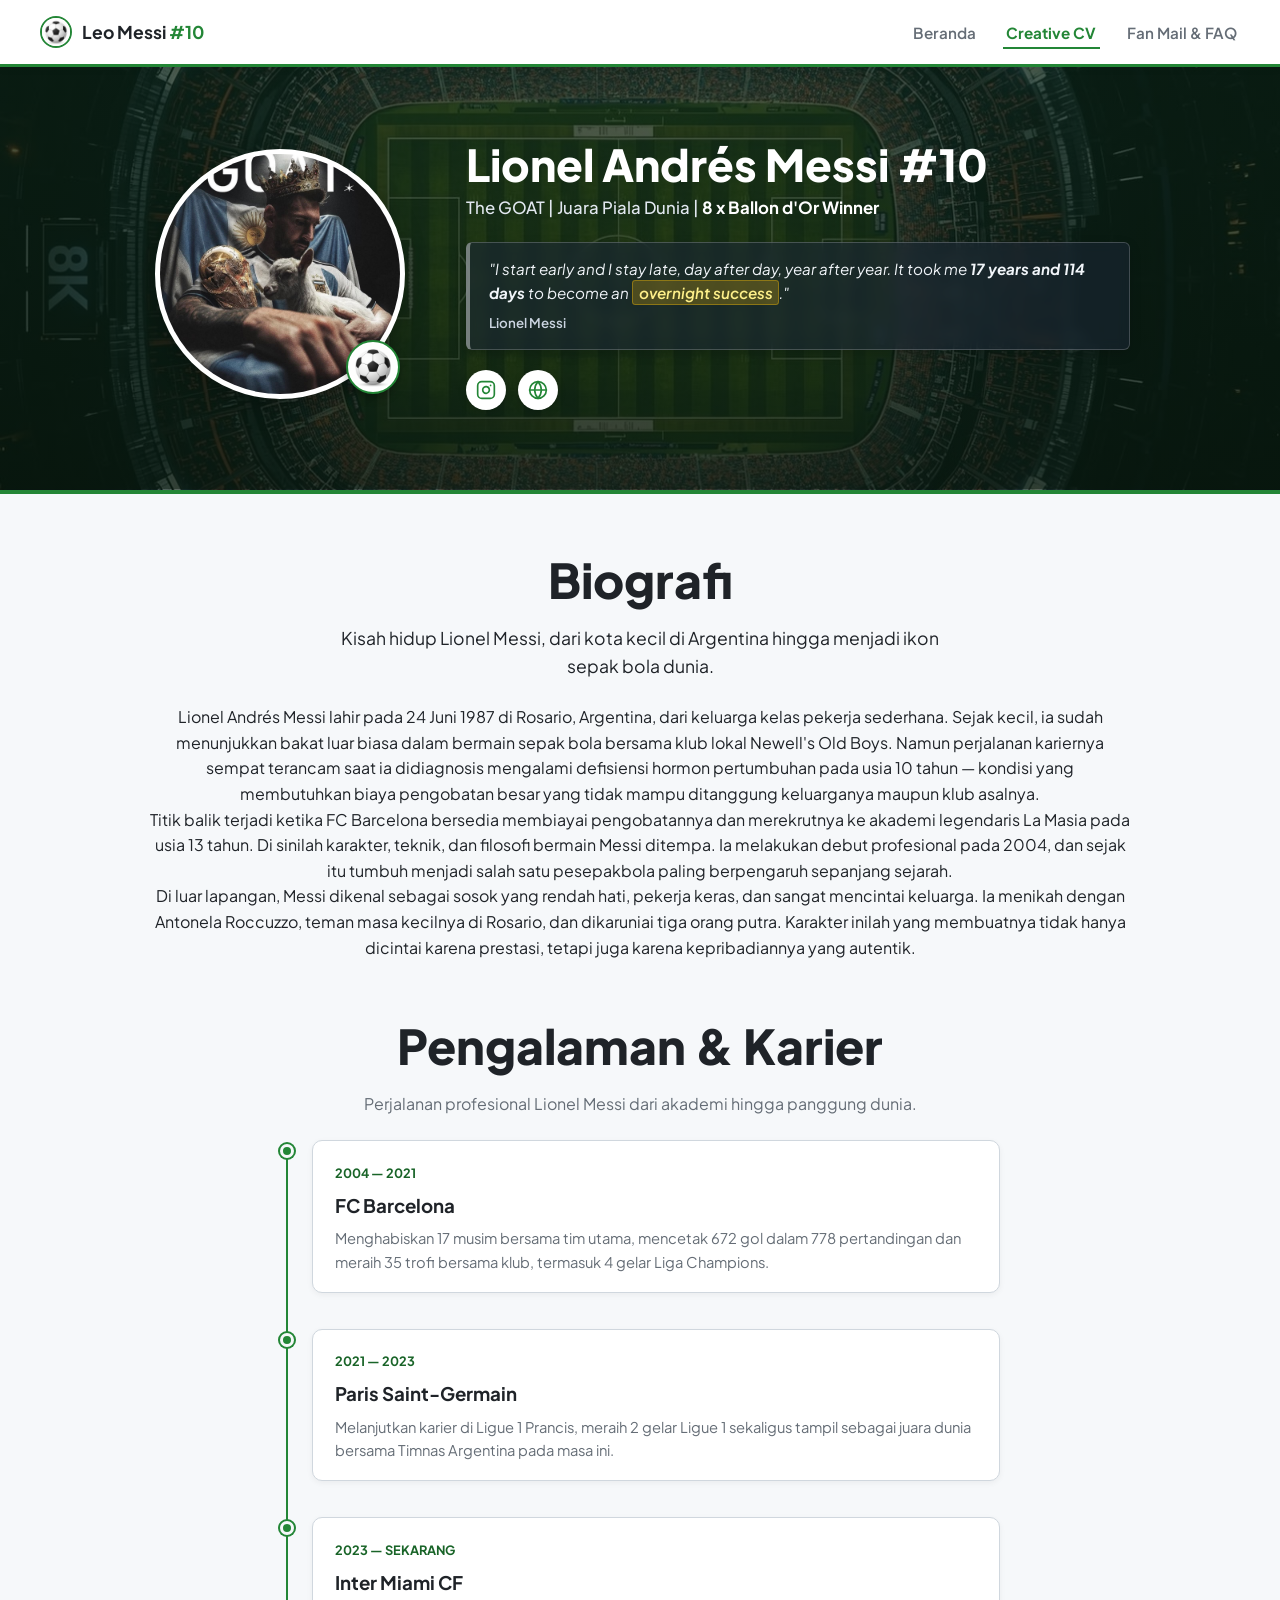
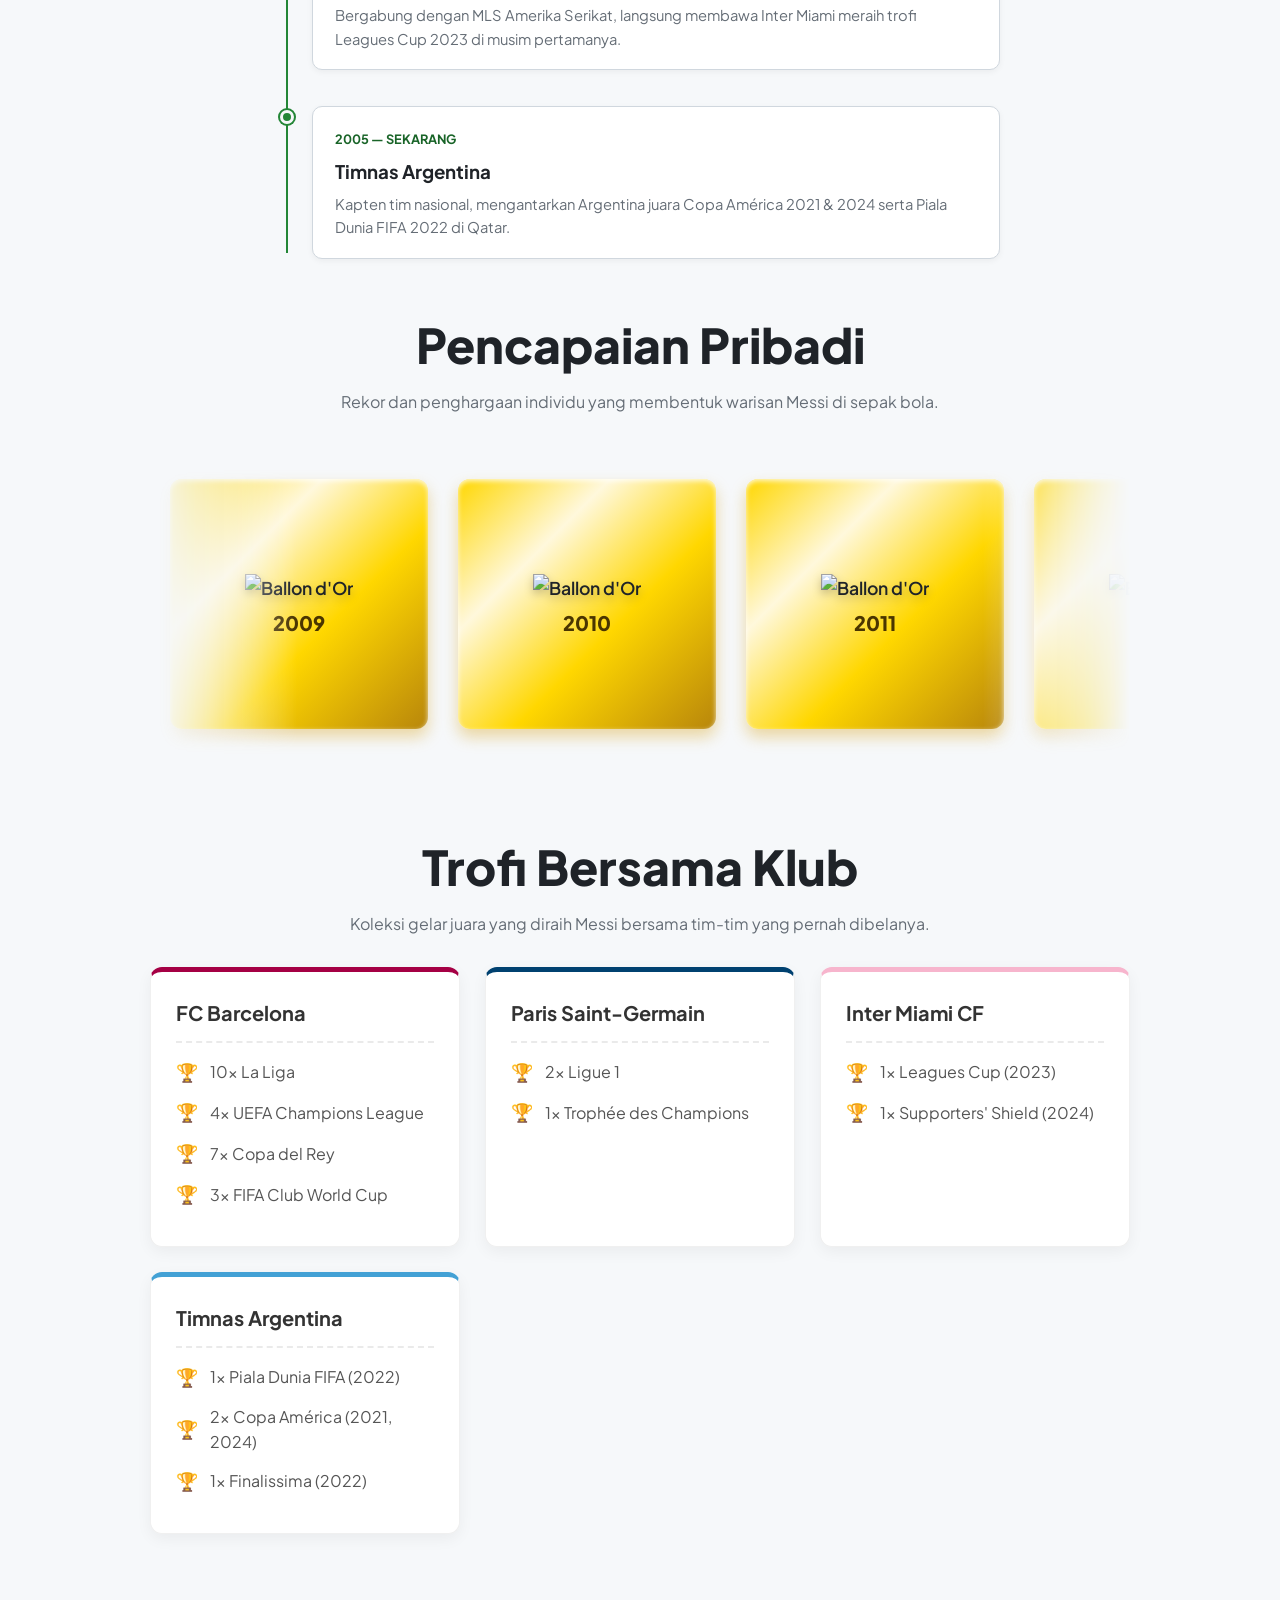
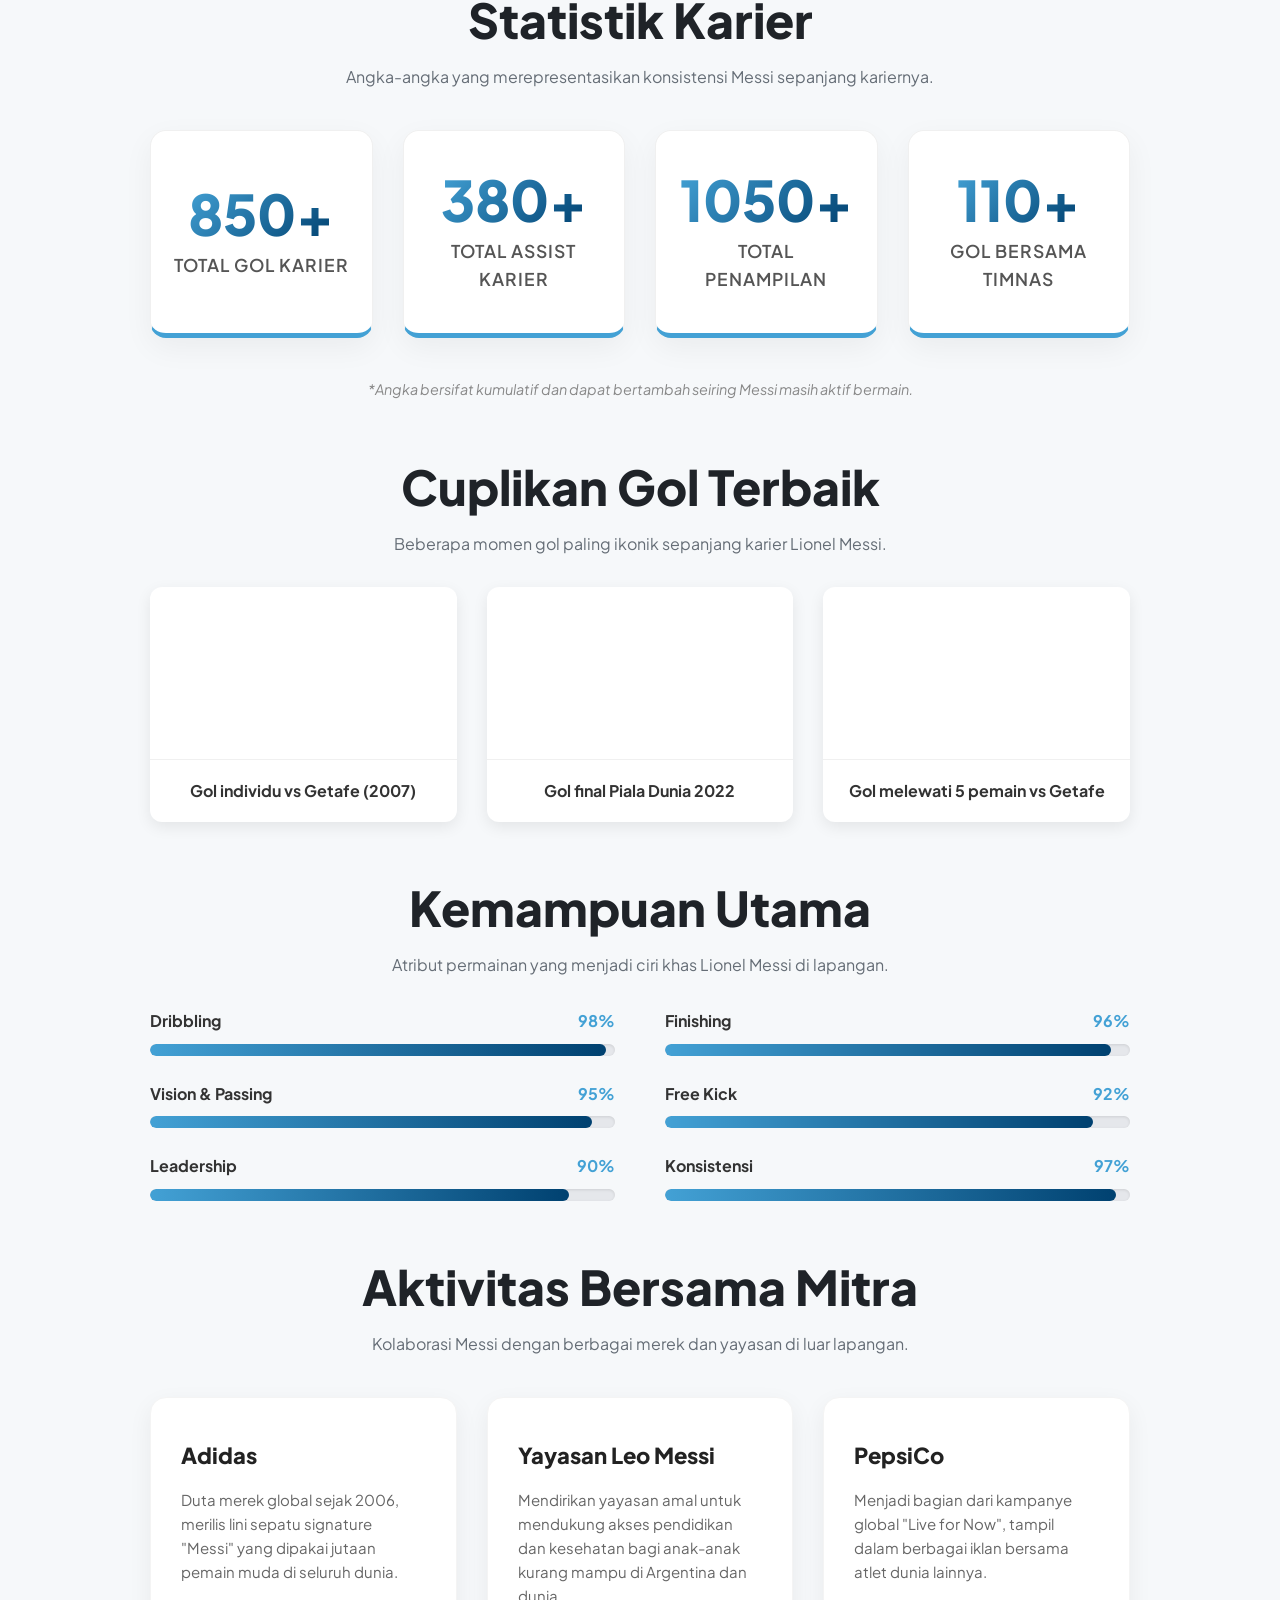
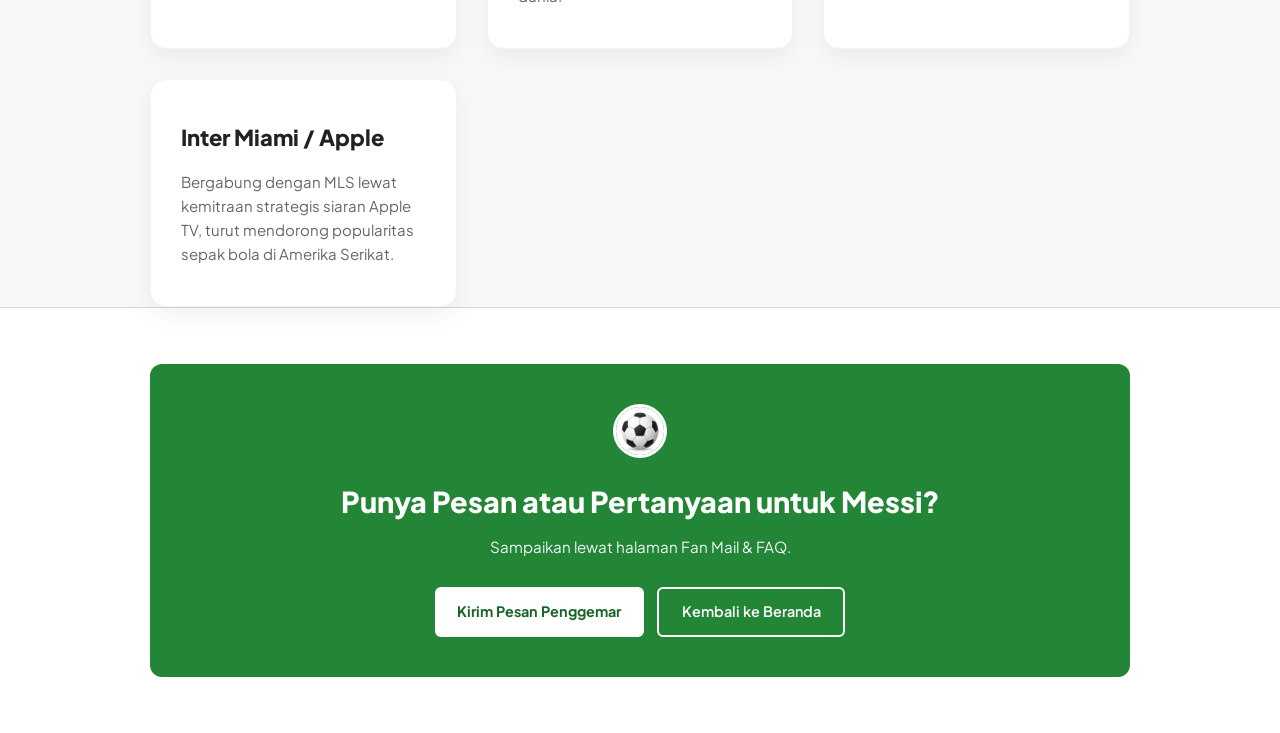
==== commit 9ddcf731: "css kalo ada ide aku lanjutin lagi hehe" ====
--- a/cv.html
+++ b/cv.html
@@ -95,7 +95,7 @@
             <div class="container">
                 <div class="section-heading">
                     <h2 class="section-title">Biografi</h2>
-                    <p class="section-sub">Kisah hidup Lionel Messi, dari kota kecil di Argentina hingga menjadi ikon sepak bola dunia.</p>
+                    <p class="section-sub-bio">Kisah hidup Lionel Messi, dari kota kecil di Argentina hingga menjadi ikon sepak bola dunia.</p>
                 </div>
  
                 <div class="bio-content">
@@ -120,11 +120,10 @@
                     </p>
                 </div>
             </div>
+            </section>
         </section>
 
 <!-- ===== PERJALANAN KARIER ===== -->
-
-        <!-- ===== EXPERIENCE: Timeline ===== -->
         <section id="experience" class="cv-section">
             <div class="container">
                 <div class="section-heading">
@@ -177,37 +176,47 @@
         </section>
 
 <!-- ===== PENCAPAIAN PRIBADI ===== -->
-       <section id="achievements" class="cv-section cv-section-alt">
+       <section id="achievements" class="cv-section">
             <div class="container">
                 <div class="section-heading">
                     <h2 class="section-title">Pencapaian Pribadi</h2>
                     <p class="section-sub">Rekor dan penghargaan individu yang membentuk warisan Messi di sepak bola.</p>
                 </div>
- 
-                <div class="achievement-grid">
-                    <div class="achievement-card">
-                        <span class="achievement-number">8x</span>
-                        <h3>Ballon d'Or</h3>
-                        <p>Rekor terbanyak sepanjang sejarah (2009, 2010, 2011, 2012, 2015, 2019, 2021, 2023).</p>
-                    </div>
- 
-                    <div class="achievement-card">
-                        <span class="achievement-number">6x</span>
-                        <h3>European Golden Shoe</h3>
-                        <p>Pencetak gol terbanyak di liga-liga top Eropa dalam satu musim, rekor terbanyak bersama.</p>
-                    </div>
- 
-                    <div class="achievement-card">
-                        <span class="achievement-number">1x</span>
-                        <h3>Golden Ball Piala Dunia</h3>
-                        <p>Pemain terbaik turnamen Piala Dunia FIFA 2022 di Qatar.</p>
-                    </div>
- 
-                    <div class="achievement-card">
-                        <span class="achievement-number">91</span>
-                        <h3>Gol dalam Setahun</h3>
-                        <p>Rekor dunia gol terbanyak dalam satu tahun kalender (2012).</p>
-                    </div>
+                <div class="marquee-container">
+                <div class="ballondor">
+                    <div class="kolom">
+                        <img src="/Users/iqbalrizki/Documents/pweb-html_css-c08-2026/assets/images/ballon-d'Or.png" alt="Ballon d'Or">
+                        <p>2009</p>
+                    </div>
+                    <div class="kolom">
+                        <img src="/Users/iqbalrizki/Documents/pweb-html_css-c08-2026/assets/images/ballon-d'Or.png" alt="Ballon d'Or">
+                        <p>2010</p>
+                    </div>
+                    <div class="kolom">
+                        <img src="/Users/iqbalrizki/Documents/pweb-html_css-c08-2026/assets/images/ballon-d'Or.png" alt="Ballon d'Or">
+                        <p>2011</p>
+                    </div>
+                    <div class="kolom">
+                        <img src="/Users/iqbalrizki/Documents/pweb-html_css-c08-2026/assets/images/ballon-d'Or.png" alt="Ballon d'Or">
+                        <p>2012</p>
+                    </div>
+                    <div class="kolom">
+                        <img src="/Users/iqbalrizki/Documents/pweb-html_css-c08-2026/assets/images/ballon-d'Or.png" alt="Ballon d'Or">
+                        <p>2015</p>
+                    </div>
+                    <div class="kolom">
+                        <img src="/Users/iqbalrizki/Documents/pweb-html_css-c08-2026/assets/images/ballon-d'Or.png" alt="Ballon d'Or">
+                        <p>2019</p>
+                    </div>
+                    <div class="kolom">
+                        <img src="/Users/iqbalrizki/Documents/pweb-html_css-c08-2026/assets/images/ballon-d'Or.png" alt="Ballon d'Or">
+                        <p>2021</p>
+                    </div>
+                    <div class="kolom">
+                        <img src="/Users/iqbalrizki/Documents/pweb-html_css-c08-2026/assets/images/ballon-d'Or.png" alt="Ballon d'Or">
+                        <p>2023</p>
+                    </div>
+                </div>
                 </div>
             </div>
         </section>
--- a/css/style-global.css
+++ b/css/style-global.css
@@ -1,4 +1,4 @@
-:root {
+:root { 
     --green: #238636;
     --green-dark: #196428;
     --color-white: #ffffff;
--- a/css/cv.css
+++ b/css/cv.css
@@ -1,128 +1,641 @@
-/* =========================================================
-   CV.CSS — Styling khusus halaman Creative CV
-   Requirement yang dipenuhi di file ini:
-   - Pseudo-class (:hover, :nth-child)
-   - Position (relative/absolute)
-   - Display (flex, grid, block)
-   - Flexbox
-   - CSS Grid
-   - Responsive (media query)
-   ========================================================= */
-
-:root {
-    --cv-dark: #0d1b2a;
-    --cv-green: #2e7d32;
-    --cv-green-light: #66bb6a;
-    --cv-cream: #f5f5f0;
-    --cv-gray: #6b7280;
-}
-
-/* ---------- CV HERO ---------- */
-.cv-hero-section {
-    background: linear-gradient(135deg, var(--cv-dark) 0%, #1b3a2f 100%);
-    padding: 72px 0;
-    color: #fff;
-}
-
-.cv-hero-container {
-    display: flex;                 /* [display: flex] */
-    align-items: center;
-    gap: 48px;
-    flex-wrap: wrap;
-}
-
-.cv-photo-box {
-    position: relative;            /* [position] konteks untuk badge angka */
-    flex-shrink: 0;
-}
-
-.cv-photo-img {
-    width: 220px;
-    height: 220px;
+:root { 
+    --green: #238636;
+    --green-dark: #196428;
+    --color-white: #ffffff;
+    --color-bg: #f6f8fa;
+    --color-border: #d0d7de;
+    --text-dark: #1f2328;
+    --text-muted: #656d76;
+    --font-base: 'Plus Jakarta Sans', system-ui, -apple-system, sans-serif;
+    --transition: 0.25s ease;
+}
+
+*, *::before, *::after {
+    box-sizing: border-box;
+    margin: 0;
+    padding: 0;
+}
+
+html {
+    scroll-behavior: smooth;
+    font-size: 16px;
+}
+
+body.soccer-theme {
+    font-family: var(--font-base);
+    background-color: var(--color-bg);
+    color: var(--text-dark);
+    line-height: 1.6;
+    overflow-x: hidden;
+}
+
+.container {
+    width: 100%;
+    max-width: 1140px;
+    margin: 0 auto;
+    padding: 0 1.25rem;
+}
+
+@keyframes spinBall {
+    from { transform: rotate(0deg); }
+    to { transform: rotate(360deg); }
+}
+
+.spinning-ball {
+    animation: spinBall 8s linear infinite;
+    display: inline-block;
+    border-radius: 50%;
+}
+
+.spinning-on-hover {
+    transition: transform 0.5s ease;
+    display: inline-block;
+    border-radius: 50%;
+}
+
+.card-item:hover .spinning-on-hover {
+    transform: rotate(360deg);
+}
+
+.navbar-wrapper {
+    position: sticky;
+    top: 0;
+    z-index: 1000;
+    background-color: var(--color-white);
+    border-bottom: 3px solid var(--green);
+    box-shadow: 0 2px 8px rgba(0, 0, 0, 0.06);
+}
+
+.navbar {
+    display: flex;
+    justify-content: space-between;
+    align-items: center;
+    height: 64px;
+    width: 100%;
+    padding: 0 2.5rem;
+    position: relative;
+}
+
+.nav-logo {
+    display: flex;
+    align-items: center;
+    gap: 0.6rem;
+    text-decoration: none;
+    color: var(--text-dark);
+    font-size: 1.1rem;
+    font-weight: 700;
+}
+
+.nav-logo b {
+    color: var(--green);
+}
+
+.nav-ball-img {
+    border-radius: 50%;
+    border: 2px solid var(--green);
+}
+
+.nav-toggle {
+    display: none;
+}
+
+.nav-toggle-label {
+    display: none;
+    flex-direction: column;
+    justify-content: center;
+    gap: 5px;
+    width: 30px;
+    height: 30px;
+    cursor: pointer;
+    z-index: 1001;
+}
+
+.nav-toggle-label span {
+    display: block;
+    width: 100%;
+    height: 3px;
+    background-color: var(--green);
+    border-radius: 2px;
+    transition: transform var(--transition), opacity var(--transition);
+}
+
+.nav-menu {
+    display: flex;
+    list-style: none;
+    gap: 1.5rem;
+    align-items: center;
+}
+
+.nav-item {
+    text-decoration: none;
+    color: var(--text-muted);
+    font-weight: 600;
+    font-size: 0.95rem;
+    padding: 0.35rem 0.2rem;
+    transition: color var(--transition);
+}
+
+.nav-item:hover,
+.nav-item.active {
+    color: var(--green);
+}
+
+.nav-item.active {
+    font-weight: 700;
+    border-bottom: 2px solid var(--green);
+}
+
+.hero-section {
+    position: relative;
+    background-color: #12331b;
+    background-image: 
+        linear-gradient(rgba(10, 32, 16, 0.72), rgba(8, 24, 12, 0.82)),
+        url('../assets/images/lapangansepakbola.jpg');
+    background-size: cover;
+    background-position: center;
+    background-repeat: no-repeat;
+    color: var(--color-white);
+    padding: 4.5rem 0 5rem;
+    border-bottom: 4px solid var(--green);
+}
+
+.hero-container {
+    display: flex;
+    align-items: center;
+    gap: 3.5rem;
+}
+
+.hero-photo-box {
+    flex: 0 0 260px;
+    display: flex;
+    justify-content: center;
+}
+
+.photo-frame {
+    position: relative;
+    width: 250px;
+    height: 250px;
+    border-radius: 50%;
+    border: 5px solid var(--color-white);
+    box-shadow: 0 8px 24px rgba(0, 0, 0, 0.25);
+    background-color: var(--color-white);
+}
+
+.messi-img {
+    width: 100%;
+    height: 100%;
     object-fit: cover;
     border-radius: 50%;
-    border: 4px solid var(--cv-green-light);
-}
-
-.cv-number-badge {
-    position: absolute;            /* [position: absolute] menempel di foto */
-    bottom: 8px;
-    right: 8px;
-    background: var(--cv-green);
-    color: #fff;
+    display: block;
+}
+
+.ball-badge {
+    position: absolute;
+    bottom: 0;
+    right: 0;
+    background-color: var(--color-white);
+    border-radius: 50%;
+    padding: 2px;
+    box-shadow: 0 4px 10px rgba(0, 0, 0, 0.3);
+    border: 2px solid var(--green);
+}
+
+.ball-badge img {
+    display: block;
+    border-radius: 50%;
+}
+
+.hero-text-box {
+    flex: 1;
+}
+
+.hero-name {
+    font-size: 2.75rem;
     font-weight: 800;
+    line-height: 1.15;
+    margin-bottom: 0.35rem;
+    color: var(--color-white);
+}
+
+.hero-roles {
+    font-size: 1.05rem;
+    font-weight: 500;
+    margin-bottom: 1.25rem;
+    color: #e2e8f0;
+}
+
+.hero-roles b {
+    color: var(--color-white);
+}
+
+.quote-box {
+    background-color: rgba(30, 41, 59, 0.52);
+    color: #f1f5f9;
+    border: 1px solid rgba(255, 255, 255, 0.2);
+    border-left: 4px solid rgba(255, 255, 255, 0.4);
+    padding: 0.9rem 1.2rem;
+    border-radius: 6px;
+    margin-bottom: 1.25rem;
+    box-shadow: 0 4px 12px rgba(0, 0, 0, 0.15);
+    backdrop-filter: blur(6px);
+    -webkit-backdrop-filter: blur(6px);
+}
+
+.quote-content {
     font-size: 0.95rem;
-    padding: 6px 12px;
-    border-radius: 999px;
-    border: 3px solid var(--cv-dark);
-}
-
-.cv-bio-box {
+    line-height: 1.55;
+    margin-bottom: 0.25rem;
+}
+
+.quote-content mark {
+    background-color: rgba(234, 179, 8, 0.25);
+    color: #fef08a;
+    padding: 0.1rem 0.35rem;
+    border-radius: 3px;
+    font-weight: 600;
+    border: 1px solid rgba(234, 179, 8, 0.4);
+}
+
+.quote-by {
+    font-weight: 600;
+    color: #cbd5e1;
+}
+
+.social-row {
+    display: flex;
+    align-items: center;
+    gap: 0.75rem;
+}
+
+.social-icon-btn {
+    display: inline-flex;
+    align-items: center;
+    justify-content: center;
+    width: 40px;
+    height: 40px;
+    background-color: var(--color-white);
+    color: var(--green);
+    border-radius: 50%;
+    text-decoration: none;
+    box-shadow: 0 2px 8px rgba(0, 0, 0, 0.15);
+    transition: transform var(--transition), background-color var(--transition), color var(--transition);
+}
+
+.social-icon-btn:hover {
+    background-color: #f1f5f9;
+    color: var(--green-dark);
+    transform: translateY(-2px);
+}
+
+.social-icon-btn svg {
+    display: block;
+}
+
+.showcase-section {
+    padding: 4.5rem 0;
+    background-color: var(--color-bg);
+}
+
+.section-heading {
+    text-align: center;
+    max-width: 600px;
+    margin: 0 auto 2.5rem;
+}
+
+.section-title {
+    font-size: 2.15rem;
+    font-weight: 800;
+    color: var(--text-dark);
+    margin-bottom: 0.35rem;
+}
+
+.section-sub {
+    font-size: 1rem;
+    color: var(--text-muted);
+}
+
+.cards-grid {
+    display: grid;
+    grid-template-columns: repeat(auto-fit, minmax(300px, 1fr));
+    gap: 1.5rem;
+}
+
+.card-item {
+    background-color: var(--color-white);
+    border: 1px solid var(--color-border);
+    border-radius: 10px;
+    overflow: hidden;
+    display: flex;
+    flex-direction: column;
+    box-shadow: 0 2px 6px rgba(0, 0, 0, 0.05);
+    transition: transform var(--transition), box-shadow var(--transition), border-color var(--transition);
+}
+
+.card-item:hover {
+    transform: translateY(-5px);
+    box-shadow: 0 8px 18px rgba(0, 0, 0, 0.1);
+    border-color: var(--green);
+}
+
+.card-image-box {
+    height: 200px;
+    background-color: #cbd5e1;
+    overflow: hidden;
+}
+
+.moment-thumb {
+    width: 100%;
+    height: 100%;
+    object-fit: cover;
+    display: block;
+    transition: transform var(--transition);
+}
+
+.card-item:hover .moment-thumb {
+    transform: scale(1.04);
+}
+
+.card-info {
+    padding: 1.25rem;
+    display: flex;
+    flex-direction: column;
     flex: 1;
-    min-width: 280px;
-}
-
-.cv-eyebrow {
-    color: var(--cv-green-light);
+}
+
+.card-date {
+    font-size: 0.75rem;
+    color: var(--text-muted);
     font-weight: 600;
+    margin-bottom: 0.35rem;
+    text-transform: uppercase;
+}
+
+.card-heading {
+    font-size: 1.15rem;
+    font-weight: 700;
+    color: var(--text-dark);
+    margin-bottom: 0.5rem;
+    display: flex;
+    align-items: center;
+    gap: 0.45rem;
+}
+
+.card-description {
+    font-size: 0.9rem;
+    line-height: 1.55;
+    margin-bottom: 1.25rem;
+    flex: 1;
+}
+
+.card-bottom {
+    padding-top: 0.65rem;
+    border-top: 1px solid var(--color-border);
+    font-size: 0.8rem;
+    color: var(--green-dark);
+    font-weight: 600;
+}
+
+.cta-section {
+    padding: 3.5rem 0;
+    background-color: var(--color-white);
+    border-top: 1px solid var(--color-border);
+}
+
+.cta-box {
+    background-color: var(--green);
+    color: var(--color-white);
+    border-radius: 12px;
+    padding: 2.5rem 1.75rem;
+    text-align: center;
+}
+
+.cta-ball {
+    border: 3px solid var(--color-white);
+    margin-bottom: 0.85rem;
+}
+
+.cta-title {
+    font-size: 1.8rem;
+    font-weight: 800;
+    margin-bottom: 0.65rem;
+}
+
+.cta-desc {
+    max-width: 600px;
+    margin: 0 auto 1.75rem;
     font-size: 0.95rem;
-}
-
-.cv-name {
-    font-size: 2.4rem;
-    margin: 6px 0 14px;
-}
-
-.cv-bio-text {
-    color: #d5d9dd;
-    line-height: 1.7;
-    max-width: 60ch;
-}
-
-.cv-stats-row {
-    display: flex;                 /* [display: flex] */
-    gap: 32px;
-    margin: 24px 0;
+    color: #f1f5f9;
+}
+
+.cta-action {
+    display: flex;
+    justify-content: center;
+    gap: 0.85rem;
     flex-wrap: wrap;
 }
 
-.cv-stat-item {
-    display: flex;
-    flex-direction: column;
-}
-
-.cv-stat-item strong {
-    font-size: 1.6rem;
-    color: var(--cv-green-light);
-}
-
-.cv-stat-item span {
-    font-size: 0.85rem;
-    color: #b7bcc2;
-}
-
-.cv-download-btn {
-    display: inline-block;
-    margin-top: 8px;
-}
-
-/* ---------- SECTION UMUM ---------- */
-.cv-section {
-    padding: 72px 0;
-}
-
-.cv-section-alt {
-    background: var(--cv-cream);
-}
-
-/* ---------- TIMELINE (Experience) ---------- */
+.btn-primary {
+    display: inline-flex;
+    align-items: center;
+    gap: 0.5rem;
+    background-color: var(--color-white);
+    color: var(--green-dark);
+    font-weight: 700;
+    font-size: 0.9rem;
+    padding: 0.7rem 1.4rem;
+    border-radius: 6px;
+    text-decoration: none;
+    transition: transform var(--transition), box-shadow var(--transition);
+}
+
+.btn-primary:hover {
+    transform: translateY(-2px);
+    box-shadow: 0 4px 10px rgba(0, 0, 0, 0.15);
+}
+
+.btn-outline {
+    display: inline-flex;
+    align-items: center;
+    background-color: transparent;
+    color: var(--color-white);
+    border: 2px solid var(--color-white);
+    font-weight: 600;
+    font-size: 0.9rem;
+    padding: 0.7rem 1.4rem;
+    border-radius: 6px;
+    text-decoration: none;
+    transition: background-color var(--transition);
+}
+
+.btn-outline:hover {
+    background-color: rgba(255, 255, 255, 0.15);
+}
+
+@media (max-width: 768px) {
+    .navbar {
+        padding: 0 1.25rem;
+        height: 60px;
+    }
+
+    .nav-toggle-label {
+        display: flex;
+    }
+
+    .nav-menu {
+        display: none;
+        position: absolute;
+        top: 100%;
+        left: 0;
+        width: 100%;
+        background-color: var(--color-white);
+        flex-direction: column;
+        gap: 0;
+        border-bottom: 3px solid var(--green);
+        box-shadow: 0 8px 16px rgba(0, 0, 0, 0.1);
+    }
+
+    .nav-menu li {
+        width: 100%;
+    }
+
+    .nav-item {
+        display: block;
+        padding: 0.85rem 1.25rem;
+        width: 100%;
+        border-bottom: 1px solid var(--color-border);
+    }
+
+    .nav-item.active {
+        border-bottom: 1px solid var(--color-border);
+        background-color: #f0fdf4;
+    }
+
+    .nav-toggle:checked ~ .nav-menu {
+        display: flex;
+    }
+
+    .nav-toggle:checked ~ .nav-toggle-label span:nth-child(1) {
+        transform: translateY(8px) rotate(45deg);
+    }
+    .nav-toggle:checked ~ .nav-toggle-label span:nth-child(2) {
+        opacity: 0;
+    }
+    .nav-toggle:checked ~ .nav-toggle-label span:nth-child(3) {
+        transform: translateY(-8px) rotate(-45deg);
+    }
+
+    .hero-section {
+        padding: 3rem 0;
+    }
+
+    .hero-container {
+        flex-direction: column;
+        text-align: center;
+        gap: 1.25rem;
+    }
+
+    .hero-photo-box {
+        flex: 0 0 auto;
+        width: auto;
+        height: auto;
+    }
+
+    .photo-frame {
+        width: 210px;
+        height: 210px;
+    }
+
+    .hero-name {
+        font-size: 2.25rem;
+    }
+
+    .social-row {
+        justify-content: center;
+    }
+
+    .cards-grid {
+        grid-template-columns: 1fr;
+        max-width: 440px;
+        margin: 0 auto;
+    }
+}
+
+@media (max-width: 480px) {
+    .hero-container {
+        gap: 0.85rem;
+    }
+
+    .photo-frame {
+        width: 170px;
+        height: 170px;
+    }
+
+    .ball-badge img {
+        width: 38px;
+        height: 38px;
+    }
+
+    .hero-name {
+        font-size: 1.75rem;
+    }
+
+    .cta-action {
+        flex-direction: column;
+        width: 100%;
+    }
+
+    .btn-primary,
+    .btn-outline {
+        width: 100%;
+        justify-content: center;
+    }
+}
+
+/* ==================================================================UMUM==================================================================*/
+.container {
+    width: 100%;
+    max-width: 1140px;
+    margin: 0 auto;
+    padding: 0 5rem;
+}
+
+.section-heading {
+    text-align: center;
+    max-width: 600px;
+    margin: 0 auto 1.5rem;
+}
+
+.section-title {
+    font-size: 3rem;
+    font-weight: 800;
+    color: var(--text-dark);
+    margin-top: 3rem;
+}
+
+/* ==================================================================BIO==================================================================*/
+.section-sub-bio {
+    font-size: 1.1rem;
+    color: var(--text-dark);
+    margin-bottom: 0.5rem;
+}
+
+.bio-content {
+    font-size: 1rem;
+    line-height: 1.6;
+    color: var(--text-dark);
+    text-align: justify;
+    margin-top: 1.5rem;
+    text-align: center;
+}
+
+/* ==================================================================PERJALANAN KARIER==================================================================*/
 .timeline {
     position: relative;            /* [position] induk garis vertikal */
     max-width: 720px;
     margin: 0 auto;
     padding-left: 32px;
 }
-
+ 
 .timeline::before {
     content: "";
     position: absolute;            /* [position: absolute] garis timeline */
@@ -130,18 +643,18 @@
     top: 6px;
     bottom: 6px;
     width: 2px;
-    background: var(--cv-green-light);
-}
-
+    background: var(--green);
+}
+ 
 .timeline-item {
     position: relative;
-    margin-bottom: 36px;
-}
-
+    margin-bottom: 2.25rem;
+}
+ 
 .timeline-item:last-child {
     margin-bottom: 0;
 }
-
+ 
 .timeline-dot {
     position: absolute;            /* [position: absolute] titik penanda */
     left: -32px;
@@ -149,142 +662,423 @@
     width: 14px;
     height: 14px;
     border-radius: 50%;
-    background: var(--cv-green);
-    border: 3px solid var(--cv-cream);
-    box-shadow: 0 0 0 2px var(--cv-green-light);
-}
-
+    background: var(--green);
+    border: 3px solid var(--color-bg);
+    box-shadow: 0 0 0 2px var(--green);
+}
+ 
 .timeline-content {
-    background: #fff;
-    padding: 18px 22px;
+    background: var(--color-white);
+    border: 1px solid var(--color-border);
+    padding: 1.1rem 1.4rem;
     border-radius: 10px;
-    box-shadow: 0 2px 10px rgba(0, 0, 0, 0.06);
-    transition: transform 0.2s ease;
-}
-
+    box-shadow: 0 2px 6px rgba(0, 0, 0, 0.05);
+    transition: transform var(--transition), border-color var(--transition);
+}
+ 
 .timeline-content:hover {          /* [pseudo-class :hover] */
     transform: translateX(6px);
-}
-
+    border-color: var(--green);
+}
+ 
 .timeline-year {
-    font-size: 0.85rem;
+    font-size: 0.8rem;
     font-weight: 700;
-    color: var(--cv-green);
-}
-
+    color: var(--green-dark);
+    text-transform: uppercase;
+}
+ 
 .timeline-content h3 {
-    margin: 6px 0;
-    color: var(--cv-dark);
-}
-
+    margin: 0.4rem 0;
+    color: var(--text-dark);
+}
+ 
 .timeline-content p {
-    color: var(--cv-gray);
+    color: var(--text-muted);
     line-height: 1.6;
     margin: 0;
-}
-
-/* ---------- EDUCATION GRID ---------- */
-.education-grid {
-    display: grid;                 /* [display: grid] */
-    grid-template-columns: repeat(4, 1fr);
+    font-size: 0.92rem;
+}
+
+/* ==================================================================PENCAPAIAN PRIBADI==================================================================*/
+.ballondor {
+    display: flex;
+    align-items: center;
+    gap: 6rem;
+    font-size: 1.1rem;
+    font-weight: 600;
+    color: var(--text-dark);
+    margin-bottom: 0.75rem;
+    display: grid;
+    grid-template-columns: repeat(auto-fit, minmax(100px, 1fr)); 
     gap: 20px;
-}
-
-.education-card {
-    background: #fff;
-    border: 1px solid #e5e7eb;
+    padding: 20px;
+}
+
+.marquee-container {
+    width: 100%;
+    overflow: hidden;
+    padding: 20px 0;
+    -webkit-mask-image: linear-gradient(to right, transparent, black 15%, black 85%, transparent);
+    mask-image: linear-gradient(to right, transparent, black 15%, black 85%, transparent);
+}
+
+.ballondor {
+    display: flex;
+    gap: 30px;
+    width: max-content; 
+    animation: gerakSamping 20s linear infinite; 
+}
+
+.kolom {
+    background: linear-gradient(135deg, #FFD700 0%, #FFF8DC 30%, #FFD700 60%, #B8860B 100%);
+    padding: 90px 75px; 
+    border-radius: 12px;
+    text-align: center;
+    box-shadow: 0 8px 15px rgba(218, 165, 32, 0.4), inset 0 2px 5px rgba(255,255,255,0.8);
+    flex-shrink: 0; 
+    min-width: 120px; 
+}
+
+.kolom img {
+    width: 130px; 
+    height: auto; 
+    margin: 5px 0;
+    filter: drop-shadow(0 4px 4px rgba(0,0,0,0.2));
+}
+
+.kolom p {
+    margin: 0;
+    font-size: 20px; 
+    font-weight: 800;
+    color: #4a3500; 
+}
+
+@keyframes gerakSamping {
+    0% {
+        transform: translateX(0); 
+    }
+    100% {
+        transform: translateX(-50%); 
+    }
+}
+
+/* ==================================================================TROFI BERSAMA KLUB==================================================================*/
+/* Container Utama untuk membentuk grid responsif */
+.trophy-grid {
+    display: grid;
+    /* Otomatis membagi kolom menyesuaikan layar, minimal lebar 250px per kartu */
+    grid-template-columns: repeat(auto-fit, minmax(250px, 1fr));
+    gap: 25px; 
+    margin-top: 30px; 
+}
+
+/* Desain Dasar Kartu */
+.trophy-card {
+    background-color: #ffffff;
+    border-radius: 12px;
+    padding: 25px;
+    box-shadow: 0 5px 15px rgba(0, 0, 0, 0.05); 
+    transition: transform 0.3s ease, box-shadow 0.3s ease;
+    border: 1px solid #f0f0f0;
+}
+
+/* Efek saat kursor diarahkan ke kartu (Hover) */
+.trophy-card:hover {
+    transform: translateY(-8px); 
+    box-shadow: 0 12px 25px rgba(0, 0, 0, 0.1);
+}
+
+/* 
+  Memberikan warna garis secara otomatis berdasarkan urutan kartu.
+  Anda tidak perlu menambahkan class baru di HTML.
+*/
+.trophy-card:nth-child(1) { border-top: 5px solid #A50044; } /* 1. Barca (Merah Maroon) */
+.trophy-card:nth-child(2) { border-top: 5px solid #004170; } /* 2. PSG (Biru Tua) */
+.trophy-card:nth-child(3) { border-top: 5px solid #F7B5CD; } /* 3. Inter Miami (Pink) */
+.trophy-card:nth-child(4) { border-top: 5px solid #43A1D5; } /* 4. Argentina (Biru Muda) */
+
+/* Judul Tim */
+.trophy-card h3 {
+    margin-top: 0;
+    margin-bottom: 15px;
+    font-size: 20px;
+    color: #333333;
+    border-bottom: 2px dashed #eaeaea; 
+    padding-bottom: 12px;
+}
+
+/* Membersihkan list bawaan HTML */
+.trophy-list {
+    list-style: none; 
+    padding: 0;
+    margin: 0;
+}
+
+/* Mengatur jarak antar teks piala */
+.trophy-list li {
+    margin-bottom: 12px;
+    font-size: 16px;
+    color: #555555;
+    display: flex;
+    align-items: center;
+}
+
+/* Menambahkan emoji/ikon piala di samping kiri setiap teks pencapaian */
+.trophy-list li::before {
+    content: "🏆"; 
+    margin-right: 12px;
+    font-size: 18px;
+}
+
+/* ==================================================================STATISTIK==================================================================*/
+/* Container untuk grid statistik */
+.stats-grid {
+    display: grid;
+    /* Otomatis membuat 4 kolom di PC, 2 di Tablet, 1 di HP */
+    grid-template-columns: repeat(auto-fit, minmax(220px, 1fr));
+    gap: 30px;
+    margin: 40px 0;
+}
+
+/* Desain kotak/kartu statistik */
+.stats-card {
+    background: #ffffff;
+    padding: 40px 20px;
+    border-radius: 16px;
+    text-align: center;
+    box-shadow: 0 10px 30px rgba(0, 0, 0, 0.05); /* Bayangan lembut */
+    border: 1px solid #f0f0f0;
+    border-bottom: 5px solid #43A1D5; /* Garis aksen biru Argentina di bawah */
+    display: flex;
+    flex-direction: column;
+    justify-content: center;
+    align-items: center;
+    transition: transform 0.3s ease, box-shadow 0.3s ease;
+}
+
+/* Efek melayang saat kursor diarahkan (hover) */
+.stats-card:hover {
+    transform: translateY(-10px);
+    box-shadow: 0 15px 35px rgba(0, 0, 0, 0.1);
+}
+
+/* Tipografi untuk Angka (Super Besar & Mewah) */
+.stats-card strong {
+    font-size: 3.5rem; /* Ukuran angka sangat besar */
+    font-weight: 900;
+    line-height: 1;
+    margin-bottom: 10px;
+    /* Efek teks gradasi warna (biru ke ungu/hitam) */
+    background: linear-gradient(135deg, #43A1D5 0%, #004170 100%);
+    -webkit-background-clip: text;
+    -webkit-text-fill-color: transparent;
+}
+
+/* Tipografi untuk Label/Teks Keterangan */
+.stats-card span {
+    font-size: 1.1rem;
+    color: #555555;
+    font-weight: 600;
+    text-transform: uppercase; /* Huruf kapital semua */
+    letter-spacing: 1px;
+}
+
+/* Catatan kaki statistik */
+.stats-note {
+    text-align: center;
+    font-size: 0.9rem;
+    color: #888888;
+    font-style: italic;
+    margin-top: 20px;
+}
+
+/* ==================================================================GOLLLL==================================================================*/
+/* Container Video agar berbentuk grid berjajar */
+.video-grid {
+    display: grid;
+    /* Otomatis membuat 3 kolom di PC, 1 di HP */
+    grid-template-columns: repeat(auto-fit, minmax(300px, 1fr));
+    gap: 30px;
+    margin-top: 30px;
+}
+
+/* Desain Kartu Video */
+.video-card {
+    background: #ffffff;
+    border-radius: 12px;
+    overflow: hidden; /* Mencegah video keluar dari lengkungan border */
+    box-shadow: 0 5px 15px rgba(0, 0, 0, 0.08);
+    transition: transform 0.3s ease, box-shadow 0.3s ease;
+}
+
+.video-card:hover {
+    transform: translateY(-8px);
+    box-shadow: 0 12px 25px rgba(0, 0, 0, 0.15);
+}
+
+/* 
+  Trik CSS untuk membuat iframe YouTube responsif dan selalu rasio 16:9 
+*/
+.video-frame {
+    position: relative;
+    padding-bottom: 56.25%; /* Rasio 16:9 (9 / 16 * 100) */
+    height: 0;
+    overflow: hidden;
+}
+
+.video-frame iframe {
+    position: absolute;
+    top: 0;
+    left: 0;
+    width: 100%;
+    height: 100%;
+    border: none;
+}
+
+/* Teks Keterangan di bawah video */
+.video-caption {
+    padding: 18px 20px;
+    margin: 0;
+    font-size: 16px;
+    font-weight: 700;
+    color: #333333;
+    text-align: center;
+    border-top: 1px solid #f0f0f0;
+}
+
+/* ==================================================================SKILLLL==================================================================*/
+/* Container Skills agar terbagi menjadi 2 kolom di layar lebar */
+.skills-grid {
+    display: grid;
+    grid-template-columns: repeat(auto-fit, minmax(300px, 1fr));
+    column-gap: 50px;
+    row-gap: 25px;
+    margin-top: 30px;
+}
+
+.skill-item {
+    display: flex;
+    flex-direction: column;
+    gap: 10px;
+}
+
+/* Mengatur posisi Nama Skill (kiri) dan Angka % (kanan) */
+.skill-label {
+    display: flex;
+    justify-content: space-between;
+    font-size: 16px;
+    font-weight: 700;
+    color: #333333;
+}
+
+.skill-label span:last-child {
+    color: #43A1D5; /* Warna aksen biru untuk angkanya */
+}
+
+/* Latar belakang bar (jalur abu-abu) */
+.skill-bar {
+    width: 100%;
+    height: 12px;
+    background-color: #e5e7eb; /* Abu-abu terang */
     border-radius: 10px;
-    padding: 20px;
-    transition: border-color 0.2s ease, transform 0.2s ease;
-}
-
-.education-card:hover {            /* [pseudo-class :hover] */
-    border-color: var(--cv-green-light);
-    transform: translateY(-4px);
-}
-
-.education-card:nth-child(even) {  /* [pseudo-class :nth-child] */
-    background: #fafdf9;
-}
-
-.education-year {
-    font-size: 0.8rem;
-    font-weight: 700;
-    color: var(--cv-green);
-}
-
-.education-card h3 {
-    margin: 8px 0;
-    font-size: 1.05rem;
-    color: var(--cv-dark);
-}
-
-.education-card p {
-    color: var(--cv-gray);
-    font-size: 0.9rem;
+    overflow: hidden;
+    box-shadow: inset 0 1px 3px rgba(0,0,0,0.1);
+}
+
+/* Isi bar (warna gradasi yang merepresentasikan nilai persen) */
+.skill-fill {
+    height: 100%;
+    /* Gradasi Biru khas Argentina/Mewah */
+    background: linear-gradient(90deg, #43A1D5 0%, #004170 100%);
+    border-radius: 10px;
+    
+    /* Efek animasi dari angka 0 ke angka tujuan saat diload */
+    transform-origin: left;
+    animation: barBerjalan 1.5s ease-out forwards;
+}
+
+/* Animasi untuk Progress Bar */
+@keyframes barBerjalan {
+    0% { transform: scaleX(0); }
+    100% { transform: scaleX(1); }
+}
+
+/* ==================================================================MITRA EUY==================================================================*/
+/* Container Utama Grid */
+.partner-grid {
+    display: grid;
+    /* Otomatis membuat 2 kolom di layar lebar, 1 kolom di HP */
+    grid-template-columns: repeat(auto-fit, minmax(280px, 1fr));
+    gap: 30px;
+    margin-top: 40px;
+}
+
+/* Desain Dasar Kartu (Sleek & Clean) */
+.partner-card {
+    background: #ffffff;
+    padding: 40px 30px;
+    border-radius: 16px;
+    position: relative;
+    overflow: hidden; /* Penting agar efek background tidak keluar batas */
+    box-shadow: 0 8px 25px rgba(0, 0, 0, 0.06);
+    border: 1px solid #f4f4f4;
+    
+    /* Animasi bouncy saat kartu terangkat */
+    transition: all 0.4s cubic-bezier(0.175, 0.885, 0.32, 1.275);
+    z-index: 1;
+}
+
+/* Elemen Rahasia untuk Efek "WOW" (Background yang tersembunyi di bawah) */
+.partner-card::before {
+    content: "";
+    position: absolute;
+    top: 100%; /* Mulai dari luar layar bagian bawah kartu */
+    left: 0;
+    width: 100%;
+    height: 100%;
+    /* Gradasi hijau senada dengan tombol di bagian bawah website Anda */
+    background: linear-gradient(135deg, #1e7e34 0%, #2ecc71 100%);
+    transition: top 0.4s ease-out;
+    z-index: -1;
+}
+
+/* Efek saat kursor diarahkan ke kartu (Hover) */
+.partner-card:hover {
+    transform: translateY(-10px); /* Kartu melayang naik */
+    box-shadow: 0 15px 35px rgba(46, 204, 113, 0.3); /* Bayangan berubah kehijauan */
+}
+
+/* Menarik background hijau ke atas menutupi kartu */
+.partner-card:hover::before {
+    top: 0; 
+}
+
+/* Tipografi Judul */
+.partner-card h3 {
+    font-size: 22px;
+    font-weight: 800;
+    color: #222222;
+    margin-top: 0;
+    margin-bottom: 15px;
+    transition: color 0.3s ease; /* Transisi warna teks agar halus */
+}
+
+/* Tipografi Paragraf */
+.partner-card p {
+    font-size: 15px;
+    color: #666666;
     line-height: 1.6;
     margin: 0;
-}
-
-/* ---------- SKILLS ---------- */
-.skills-grid {
-    display: grid;                 /* [display: grid] */
-    grid-template-columns: repeat(2, 1fr);
-    gap: 28px;
-}
-
-.skill-label {
-    display: flex;                 /* [display: flex] */
-    justify-content: space-between;
-    font-weight: 600;
-    color: var(--cv-dark);
-    margin-bottom: 8px;
-}
-
-.skill-bar {
-    width: 100%;
-    height: 10px;
-    background: #e5e7eb;
-    border-radius: 999px;
-    overflow: hidden;
-}
-
-.skill-fill {
-    height: 100%;
-    background: linear-gradient(90deg, var(--cv-green) 0%, var(--cv-green-light) 100%);
-    border-radius: 999px;
-}
-
-/* ---------- RESPONSIVE ---------- */
-@media (max-width: 992px) {
-    .education-grid {
-        grid-template-columns: repeat(2, 1fr);
-    }
-
-    .skills-grid {
-        grid-template-columns: 1fr;
-    }
-}
-
-@media (max-width: 640px) {
-    .cv-hero-container {
-        flex-direction: column;    /* [flex-direction] tumpuk vertikal di HP */
-        text-align: center;
-    }
-
-    .cv-stats-row {
-        justify-content: center;
-    }
-
-    .education-grid {
-        grid-template-columns: 1fr;
-    }
-
-    .timeline {
-        padding-left: 24px;
-    }
-
-    .timeline-dot {
-        left: -24px;
-    }
+    transition: color 0.3s ease;
+}
+
+/* 
+  Kunci Estetika: 
+  Mengubah teks menjadi putih saat background hijau naik, 
+  sehingga tetap terbaca dengan kontras yang baik. 
+*/
+.partner-card:hover h3,
+.partner-card:hover p {
+    color: #ffffff;
 }
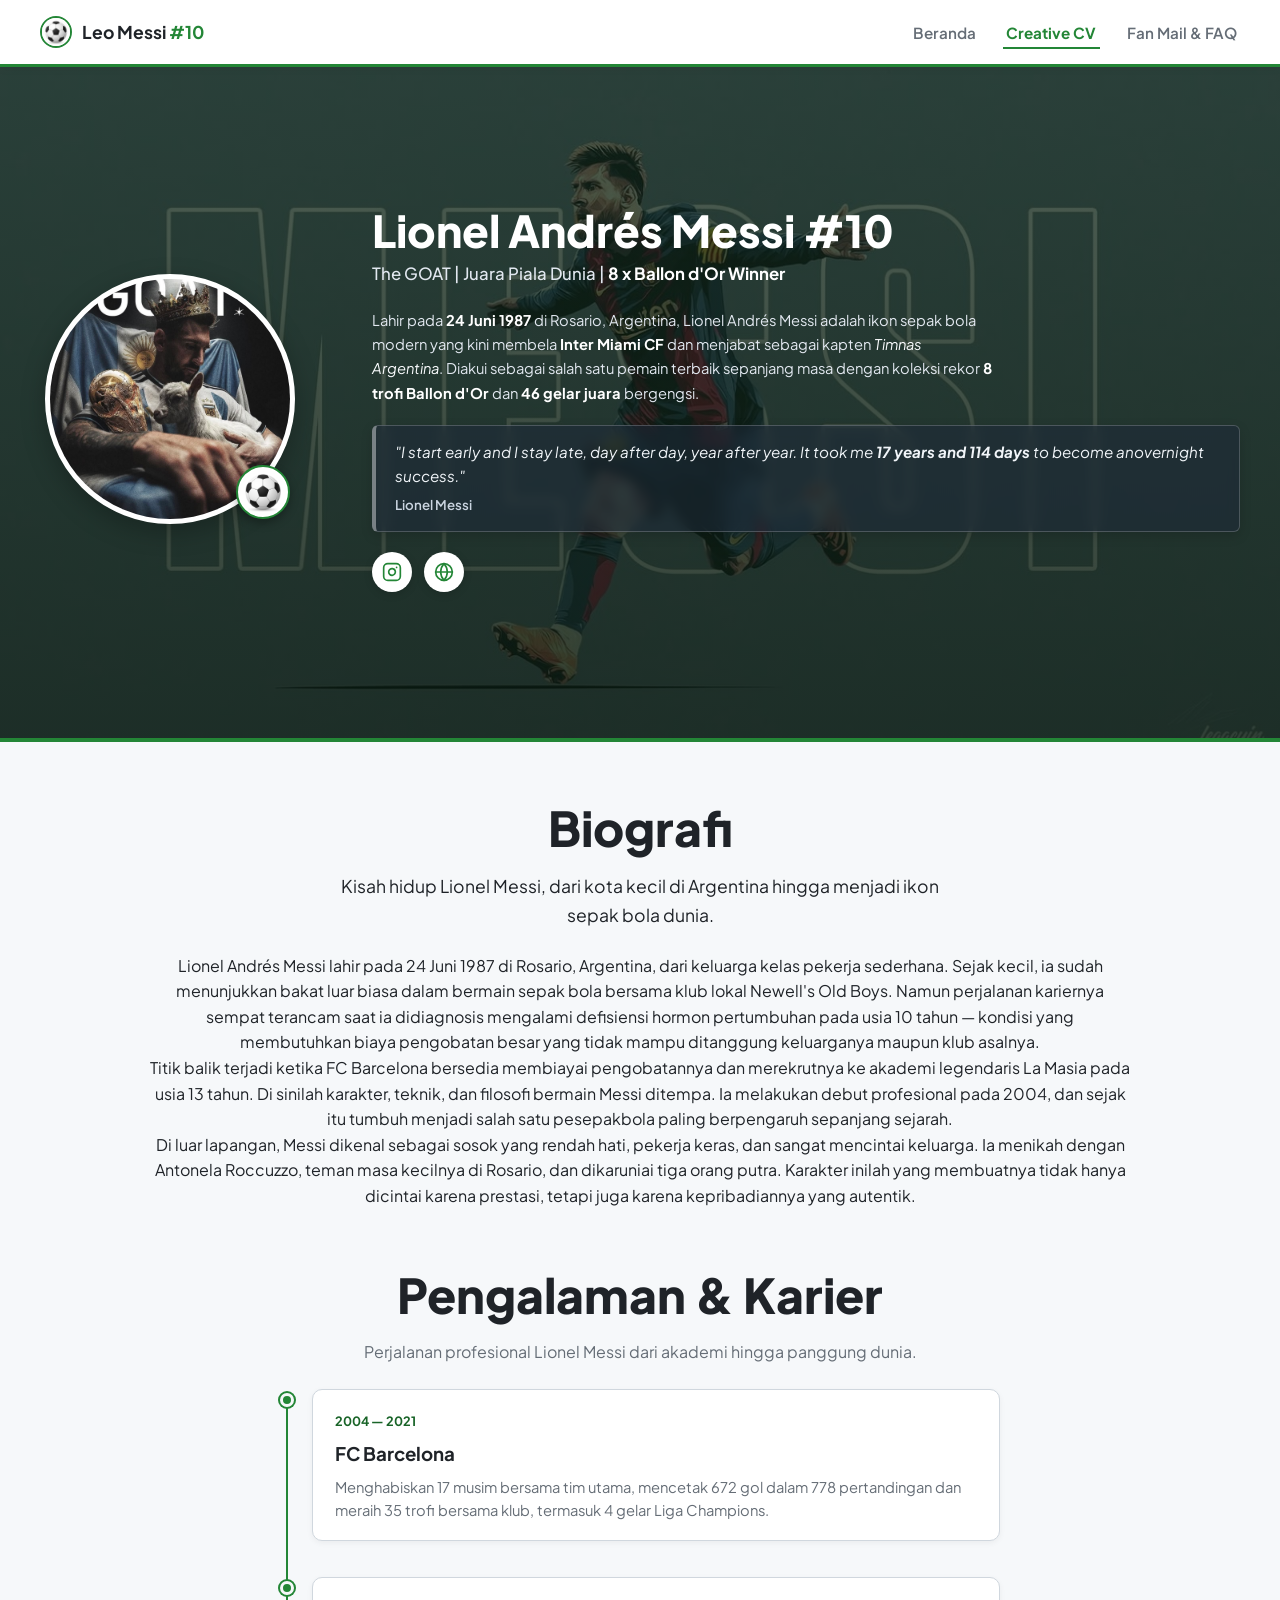
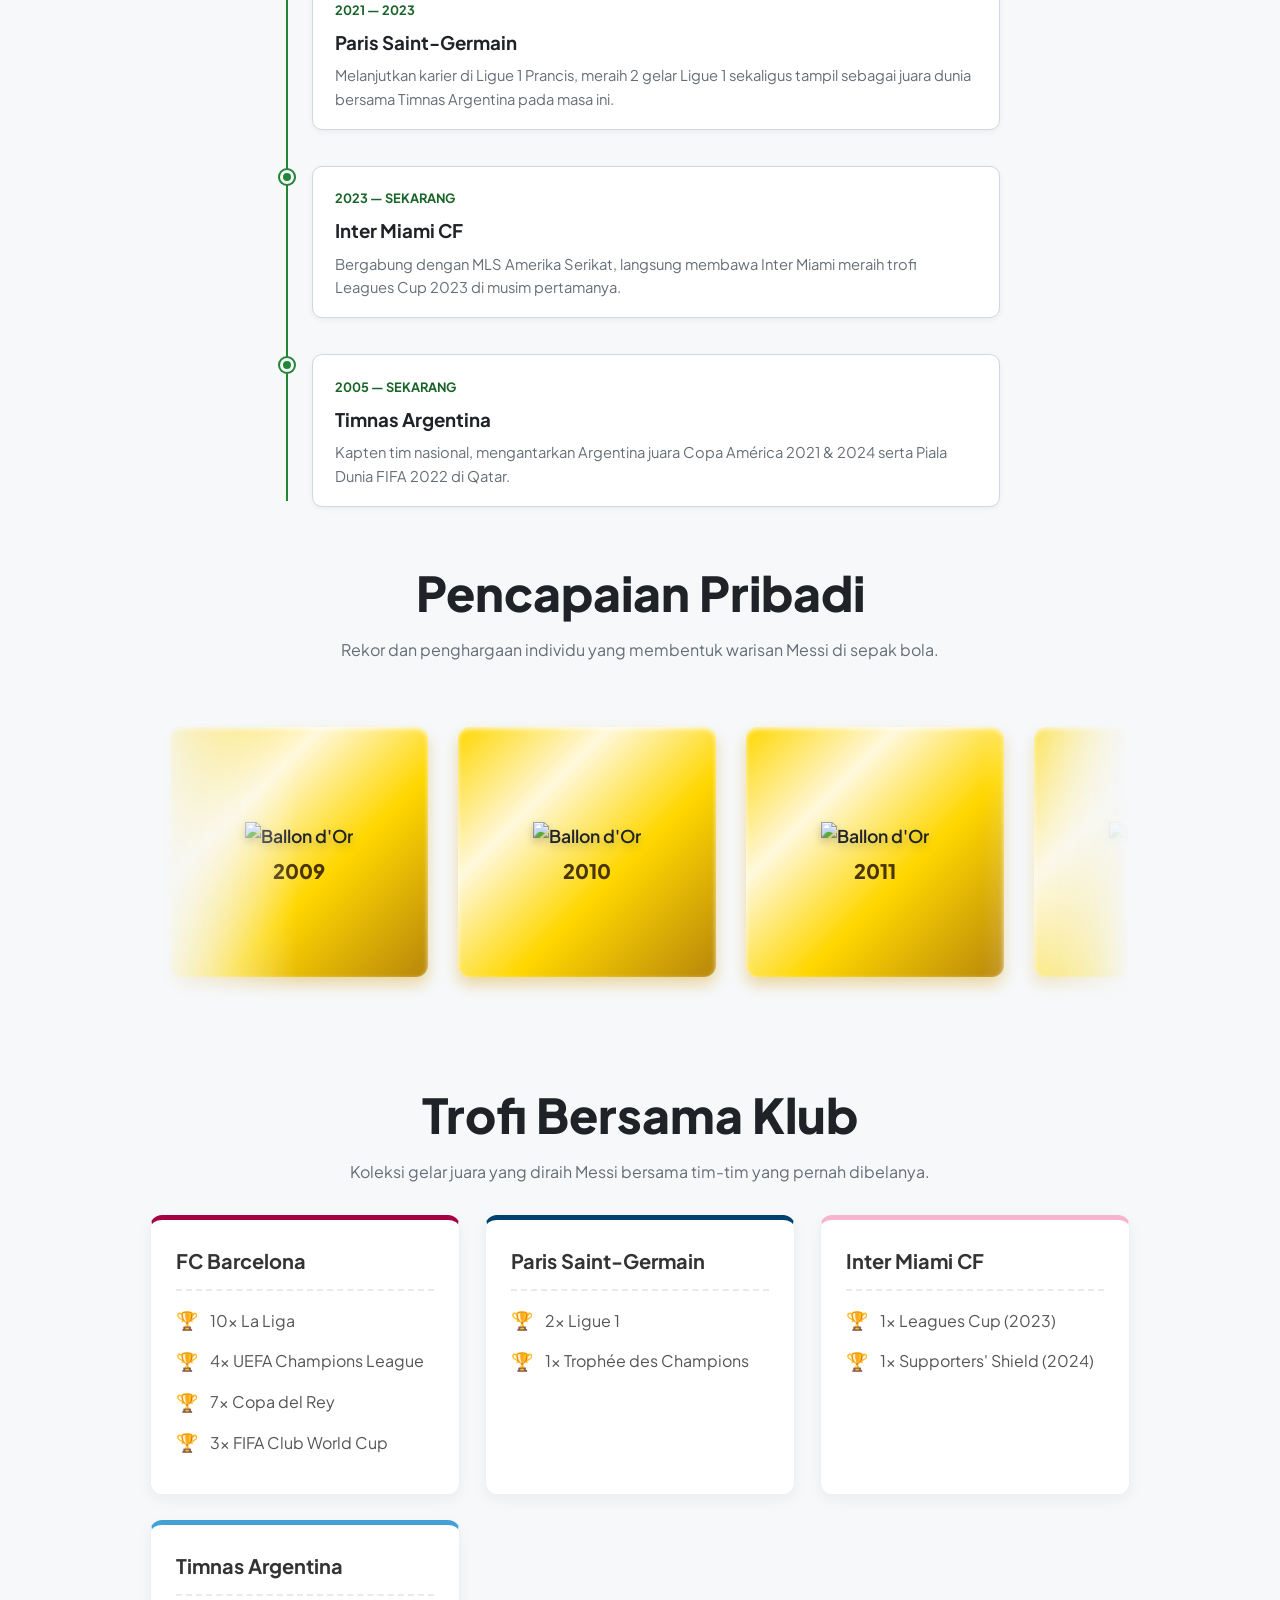
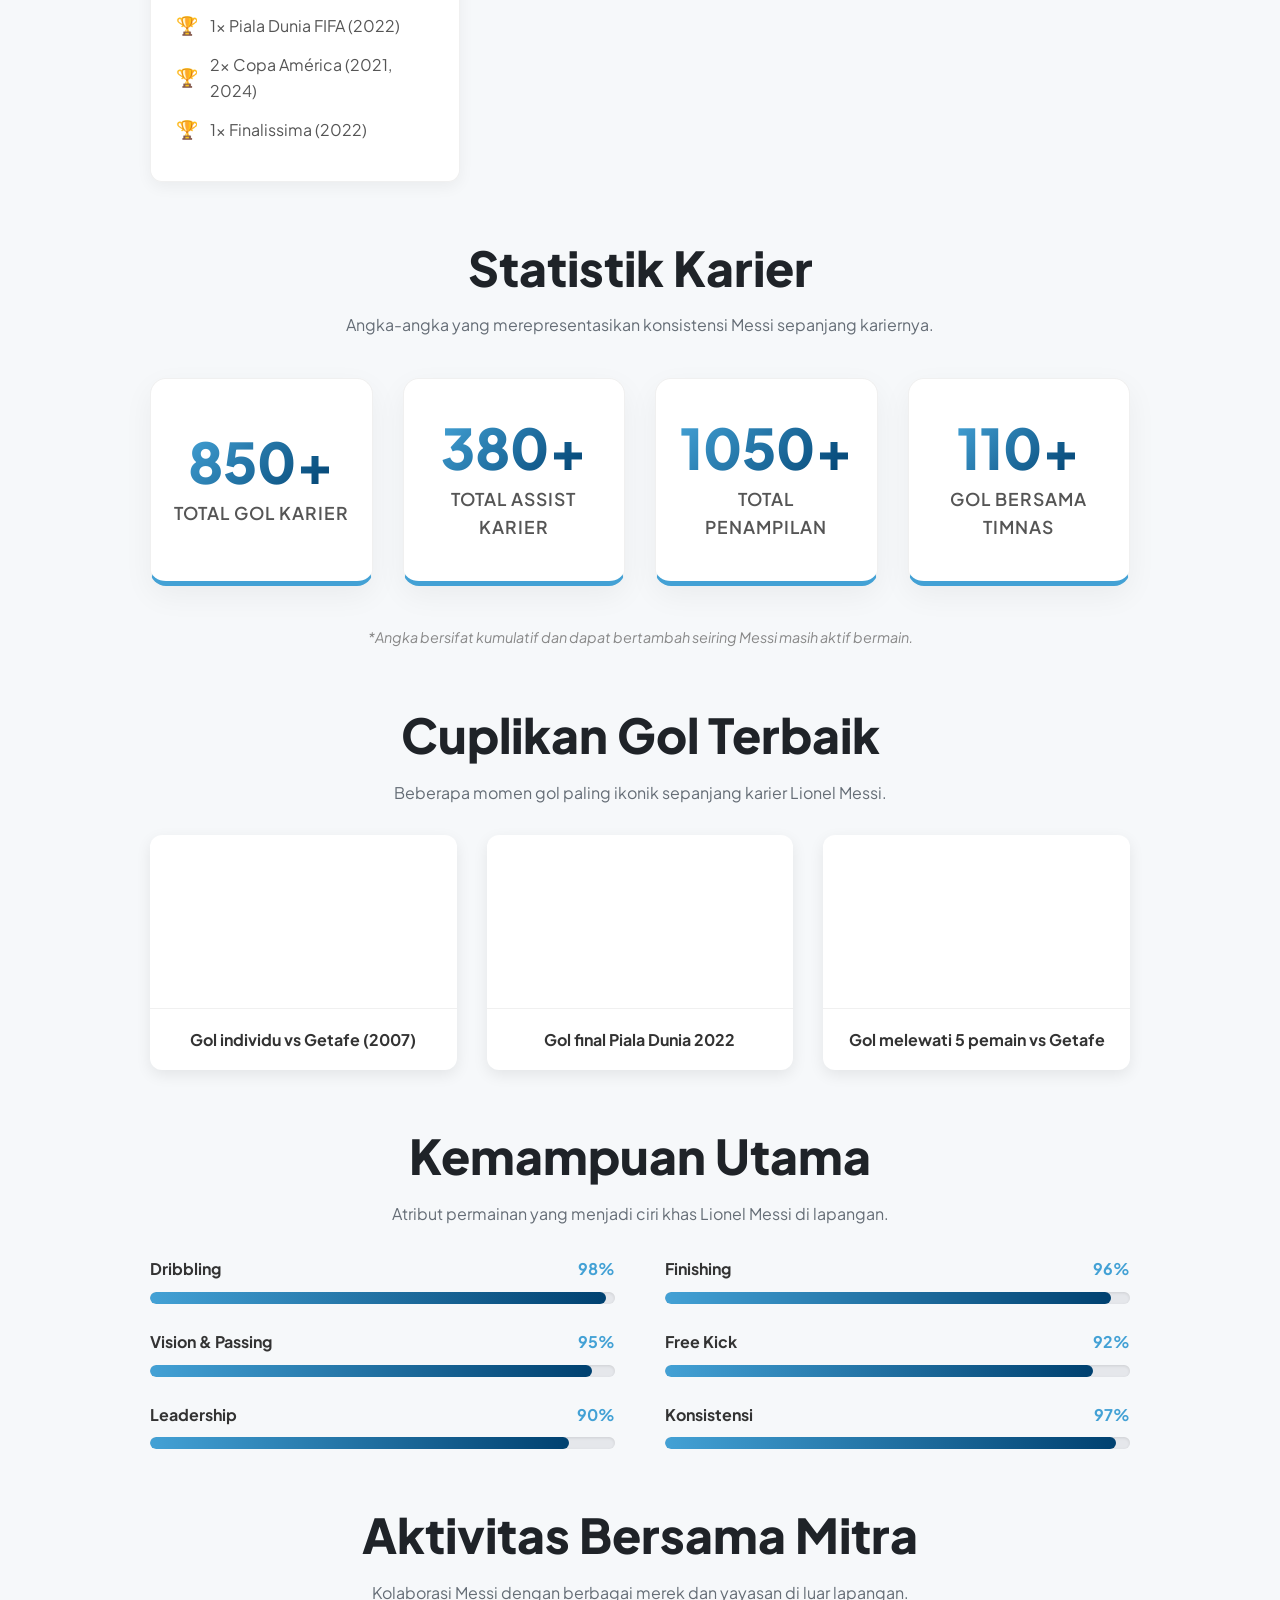
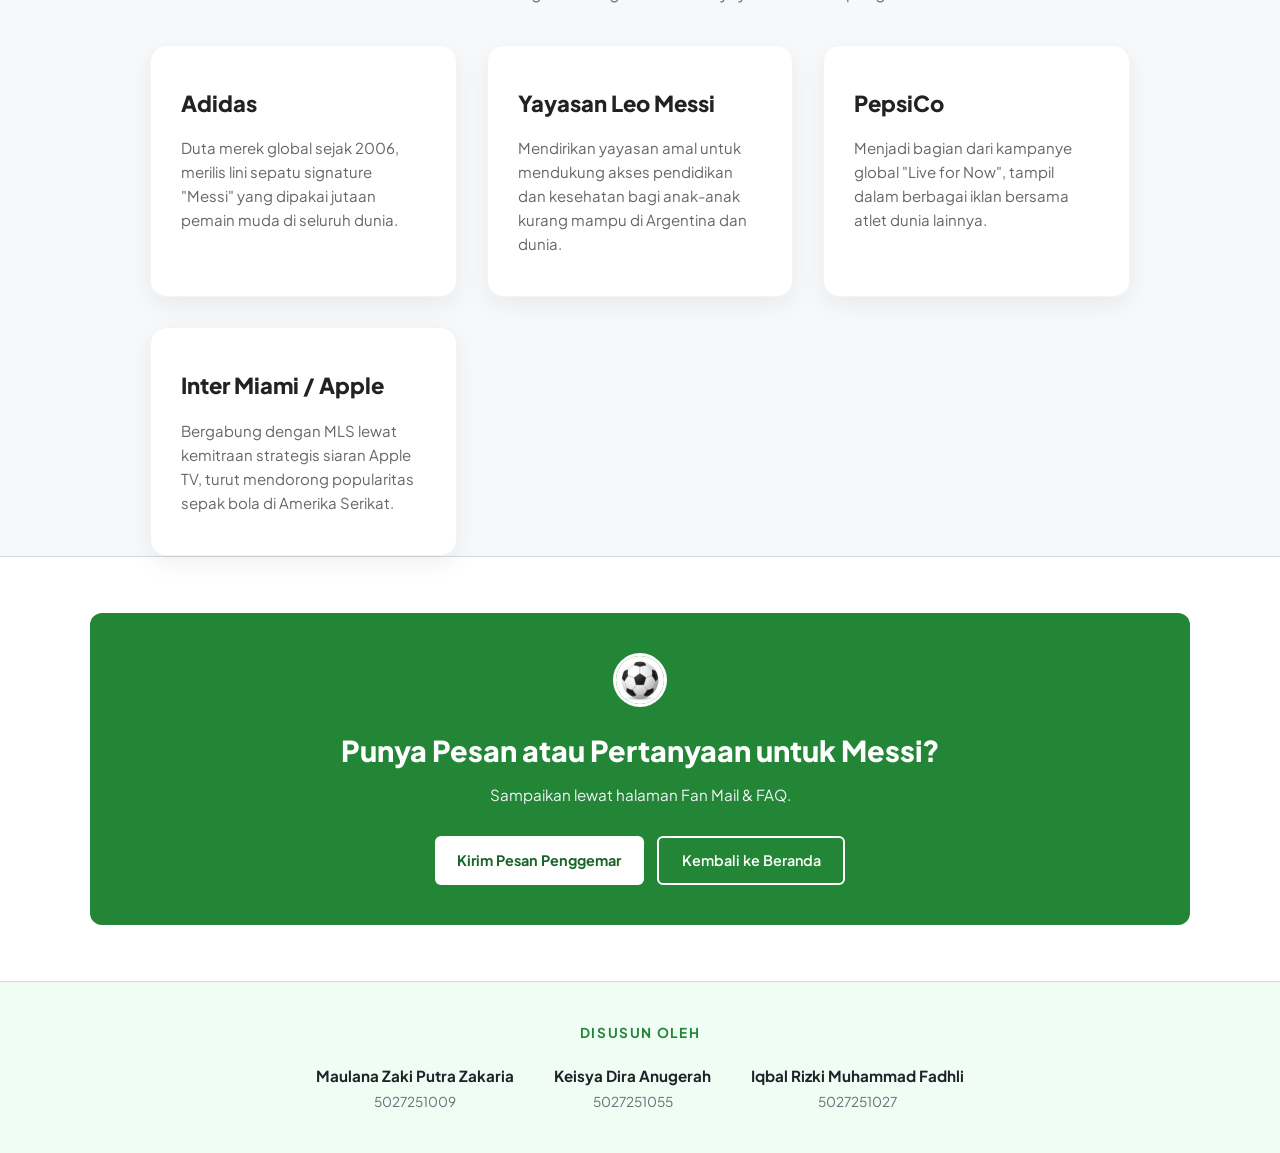
==== commit 61985924: "fix banner and footer" ====
--- a/cv.html
+++ b/cv.html
@@ -62,9 +62,13 @@
                         The GOAT | Juara Piala Dunia | <b>8 x Ballon d'Or Winner</b>
                     </p>
 
+                    <p class="hero-bio">
+                        Lahir pada <b>24 Juni 1987</b> di Rosario, Argentina, Lionel Andrés Messi adalah ikon sepak bola modern yang kini membela <b>Inter Miami CF</b> dan menjabat sebagai kapten <i>Timnas Argentina</i>. Diakui sebagai salah satu pemain terbaik sepanjang masa dengan koleksi rekor <b>8 trofi Ballon d'Or</b> dan <b>46 gelar juara</b> bergengsi.
+                    </p>
+
                     <div class="quote-box">
                         <p class="quote-content">
-                            <i>"I start early and I stay late, day after day, year after year. It took me <b>17 years and 114 days</b> to become an <mark>overnight success</mark>."</i>
+                            <i>"I start early and I stay late, day after day, year after year. It took me <b>17 years and 114 days</b> to become anovernight success."</i>
                         </p>
                         <small class="quote-by">Lionel Messi</small>
                     </div>
@@ -459,5 +463,25 @@
         </section>
     </main>
 
+    <footer class="footer-wrapper">
+        <div class="container footer-container">
+            <p class="footer-title">Disusun Oleh</p>
+            <div class="team-grid">
+                <div class="team-member">
+                    <span class="member-name">Maulana Zaki Putra Zakaria</span>
+                    <span class="member-nrp">5027251009</span>
+                </div>
+                <div class="team-member">
+                    <span class="member-name">Keisya Dira Anugerah</span>
+                    <span class="member-nrp">5027251055</span>
+                </div>
+                <div class="team-member">
+                    <span class="member-name">Iqbal Rizki Muhammad Fadhli</span>
+                    <span class="member-nrp">5027251027</span>
+                </div>
+            </div>
+        </div>
+    </footer>
+
 </body>
 </html>
--- a/css/style-global.css
+++ b/css/style-global.css
@@ -183,6 +183,55 @@
     background-color: rgba(255, 255, 255, 0.15);
 }
 
+.footer-wrapper {
+    background-color: #f0fdf4;
+    color: var(--text-dark);
+    padding: 2.5rem 0;
+    border-top: 1px solid var(--color-border);
+}
+
+.footer-container {
+    display: flex;
+    flex-direction: column;
+    align-items: center;
+    text-align: center;
+}
+
+.footer-title {
+    font-size: 0.85rem;
+    font-weight: 700;
+    text-transform: uppercase;
+    letter-spacing: 0.12em;
+    color: var(--green);
+    margin-bottom: 1.25rem;
+}
+
+.team-grid {
+    display: flex;
+    justify-content: center;
+    gap: 2.5rem;
+    flex-wrap: wrap;
+    width: 100%;
+    max-width: 920px;
+}
+
+.team-member {
+    display: flex;
+    flex-direction: column;
+    gap: 0.2rem;
+    text-align: center;
+}
+
+.member-name {
+    font-weight: 700;
+    font-size: 0.95rem;
+    color: var(--text-dark);
+}
+
+.member-nrp {
+    font-size: 0.85rem;
+    color: var(--text-muted);
+}
 
 @media (max-width: 768px) {
 
@@ -239,6 +288,12 @@
     .nav-toggle:checked ~ .nav-toggle-label span:nth-child(3) {
         transform: translateY(-8px) rotate(-45deg);
     }
+
+    .team-grid {
+        flex-direction: column;
+        align-items: center;
+        gap: 1.25rem;
+    }
 }
 
 
--- a/css/cv.css
+++ b/css/cv.css
@@ -150,19 +150,25 @@
     background-color: #12331b;
     background-image: 
         linear-gradient(rgba(10, 32, 16, 0.72), rgba(8, 24, 12, 0.82)),
-        url('../assets/images/lapangansepakbola.jpg');
+        url('../assets/images/banner-messi.jpg');
     background-size: cover;
     background-position: center;
     background-repeat: no-repeat;
     color: var(--color-white);
-    padding: 4.5rem 0 5rem;
+    padding: 6.5rem 0 7rem;
+    min-height: 75vh;
+    display: flex;
+    align-items: center;
     border-bottom: 4px solid var(--green);
 }
 
 .hero-container {
     display: flex;
     align-items: center;
-    gap: 3.5rem;
+    gap: 4.5rem;
+    max-width: 1240px;
+    width: 100%;
+    padding: 0 1.25rem;
 }
 
 .hero-photo-box {
@@ -226,6 +232,22 @@
 
 .hero-roles b {
     color: var(--color-white);
+}
+
+.hero-bio {
+    font-size: 0.92rem;
+    line-height: 1.65;
+    color: #e2e8f0;
+    margin-bottom: 1.25rem;
+    max-width: 620px;
+}
+
+.hero-bio b {
+    color: var(--color-white);
+}
+
+.hero-bio i {
+    color: #f8fafc;
 }
 
 .quote-box {
@@ -525,7 +547,8 @@
     }
 
     .hero-section {
-        padding: 3rem 0;
+        padding: 3.5rem 0;
+        min-height: auto;
     }
 
     .hero-container {
@@ -592,11 +615,17 @@
 }
 
 /* ==================================================================UMUM==================================================================*/
-.container {
+.cv-section .container {
     width: 100%;
     max-width: 1140px;
     margin: 0 auto;
     padding: 0 5rem;
+}
+
+@media (max-width: 768px) {
+    .cv-section .container {
+        padding: 0 1.25rem;
+    }
 }
 
 .section-heading {
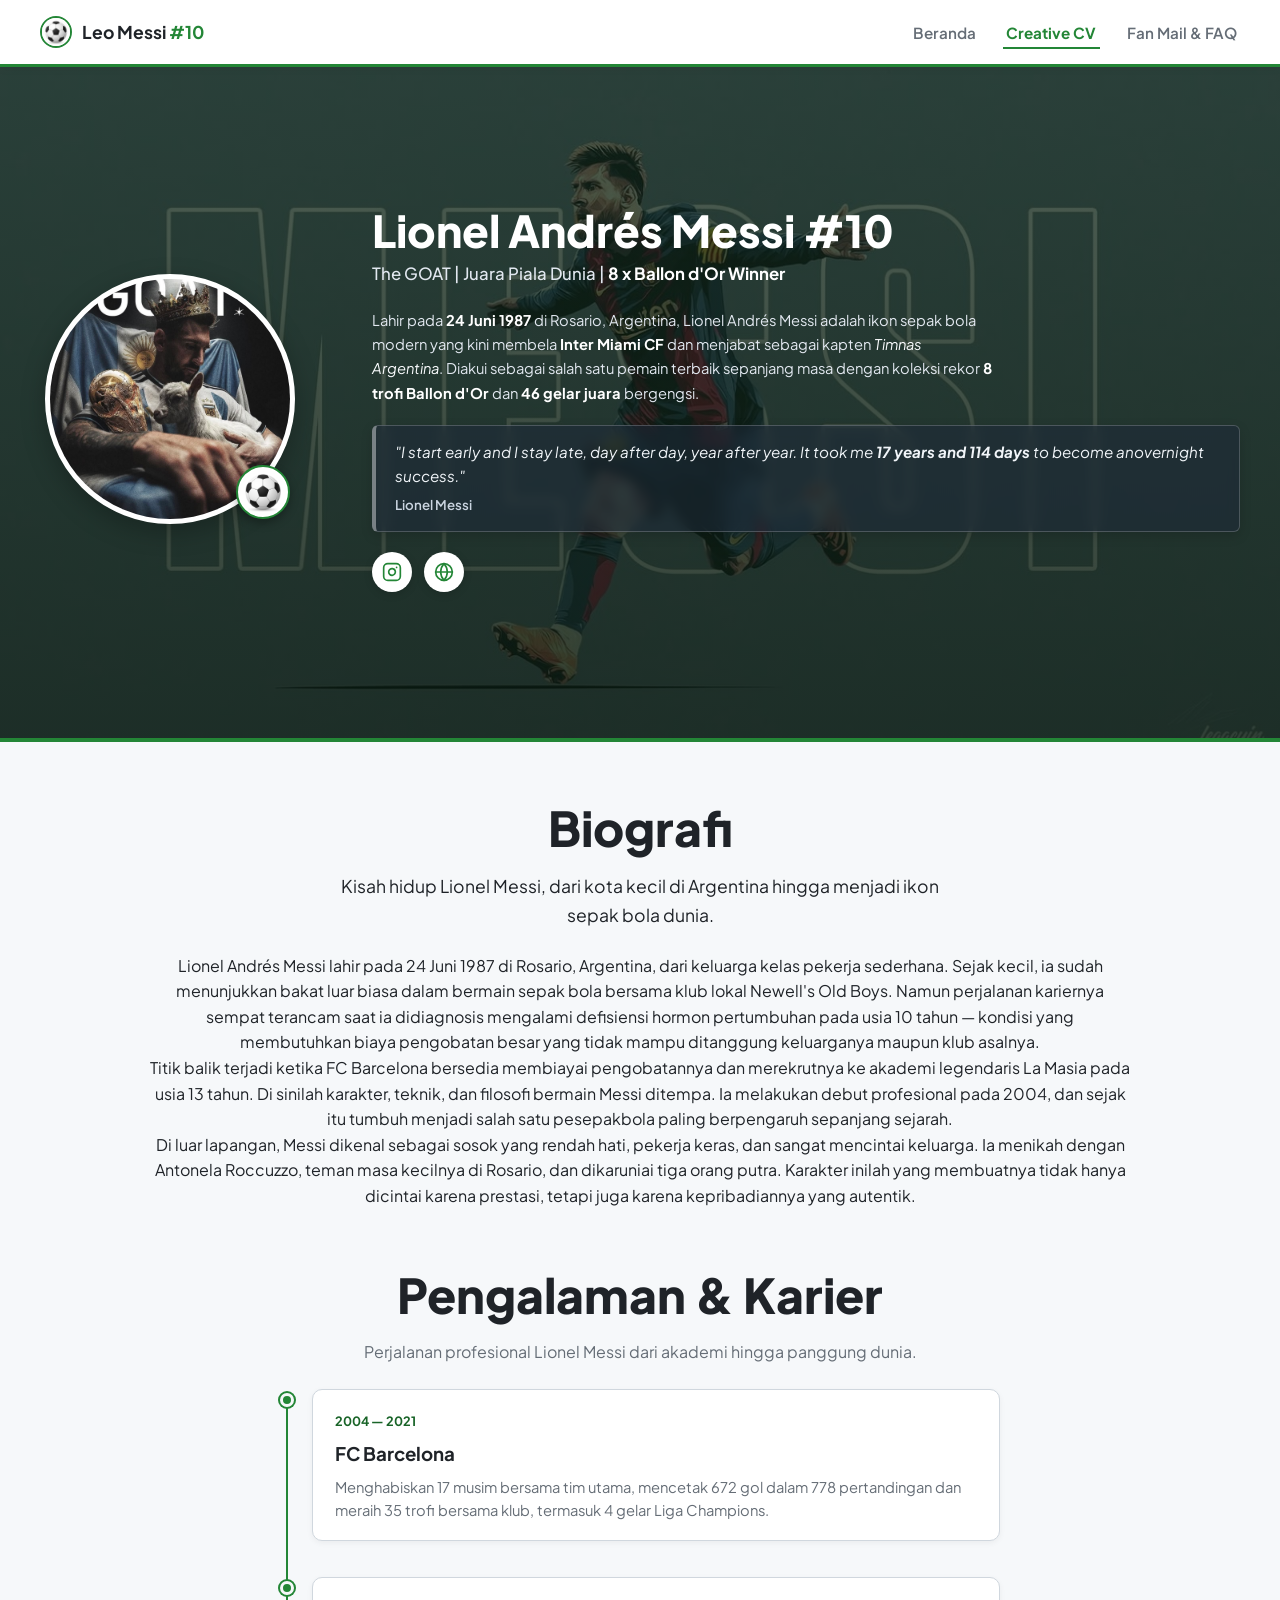
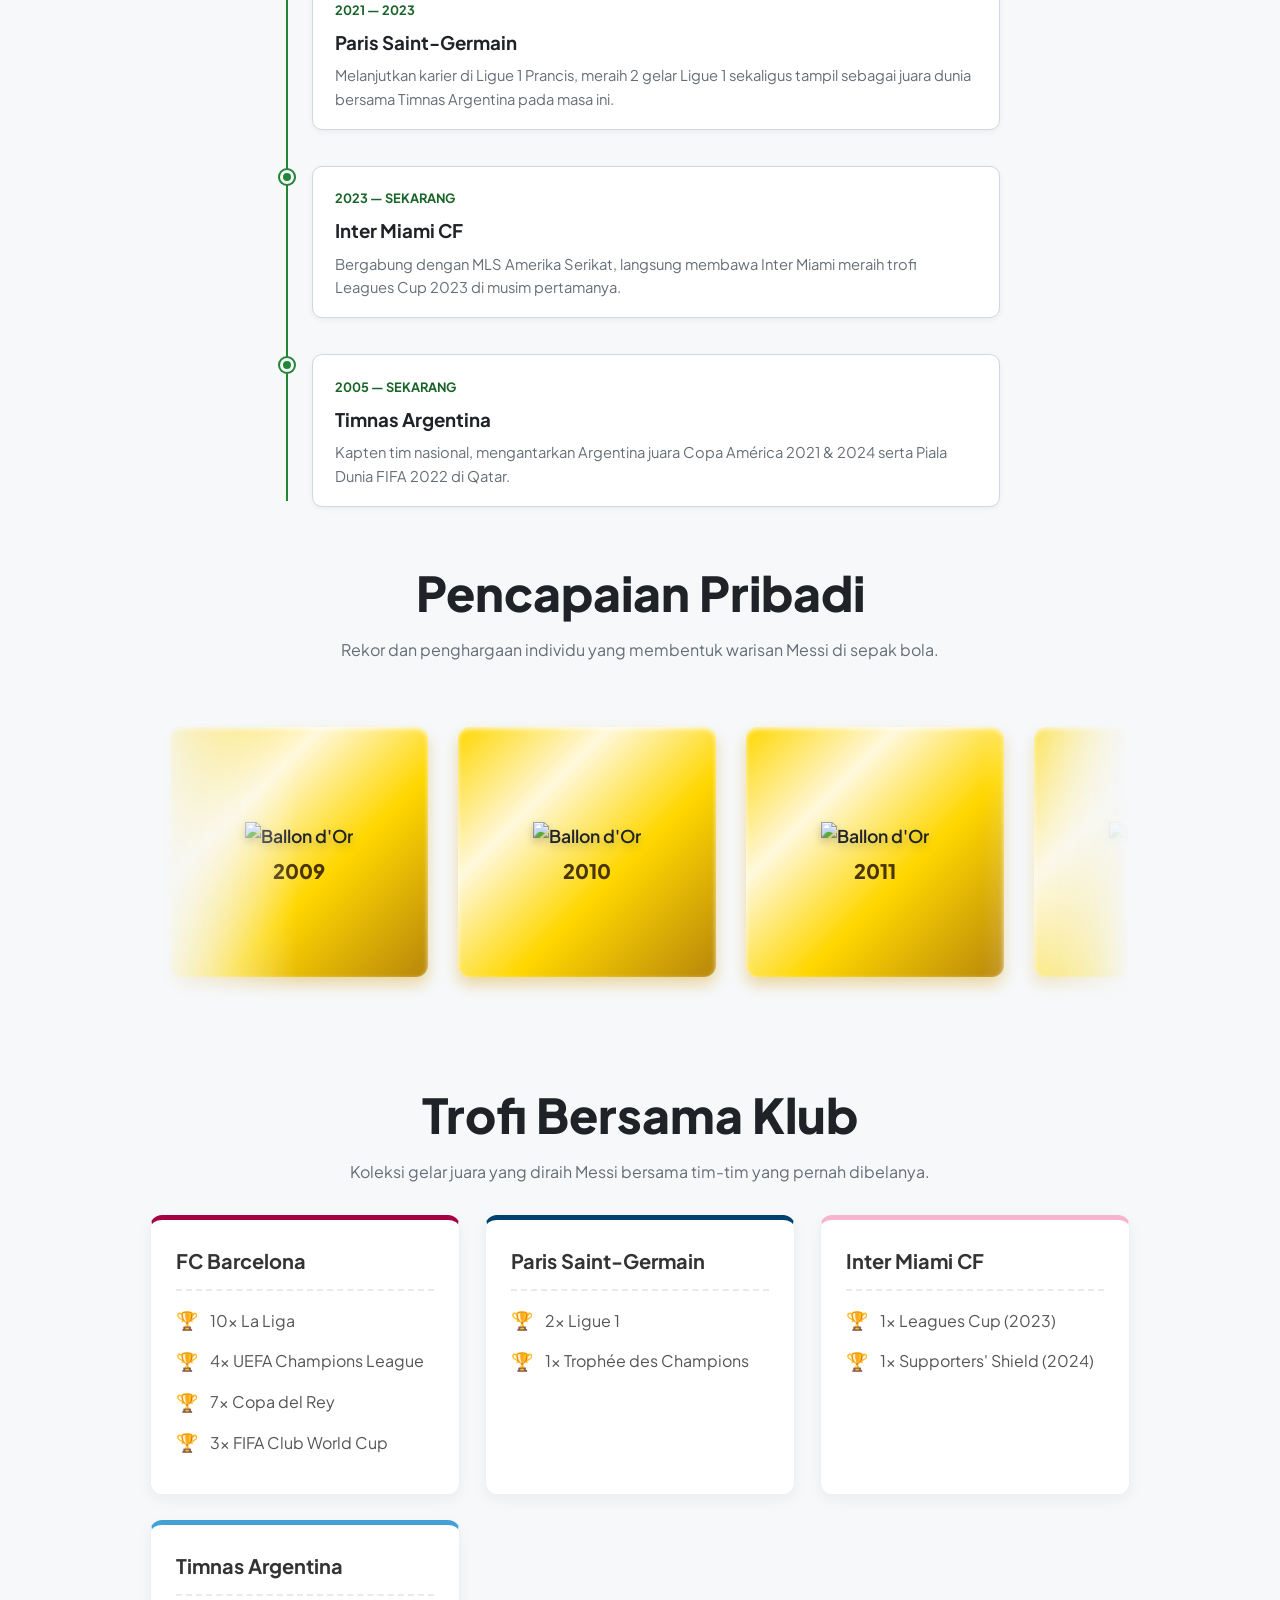
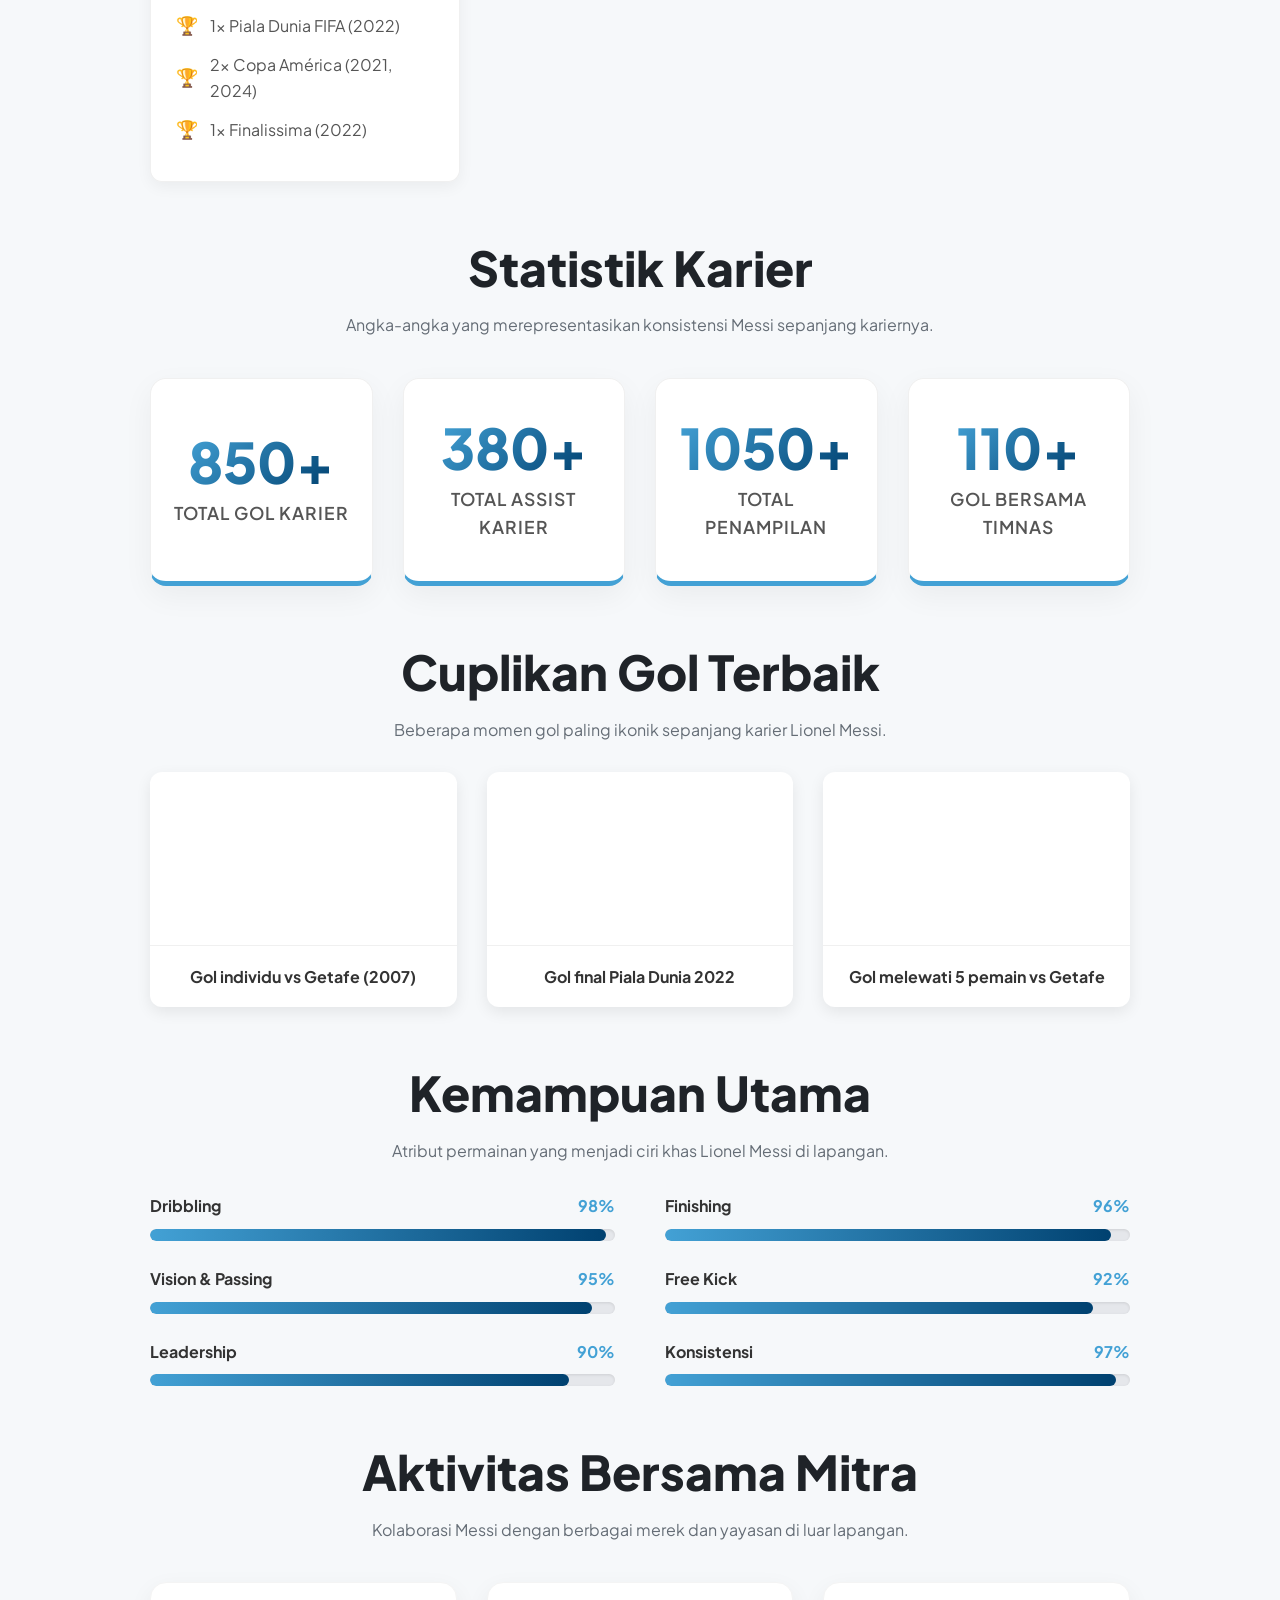
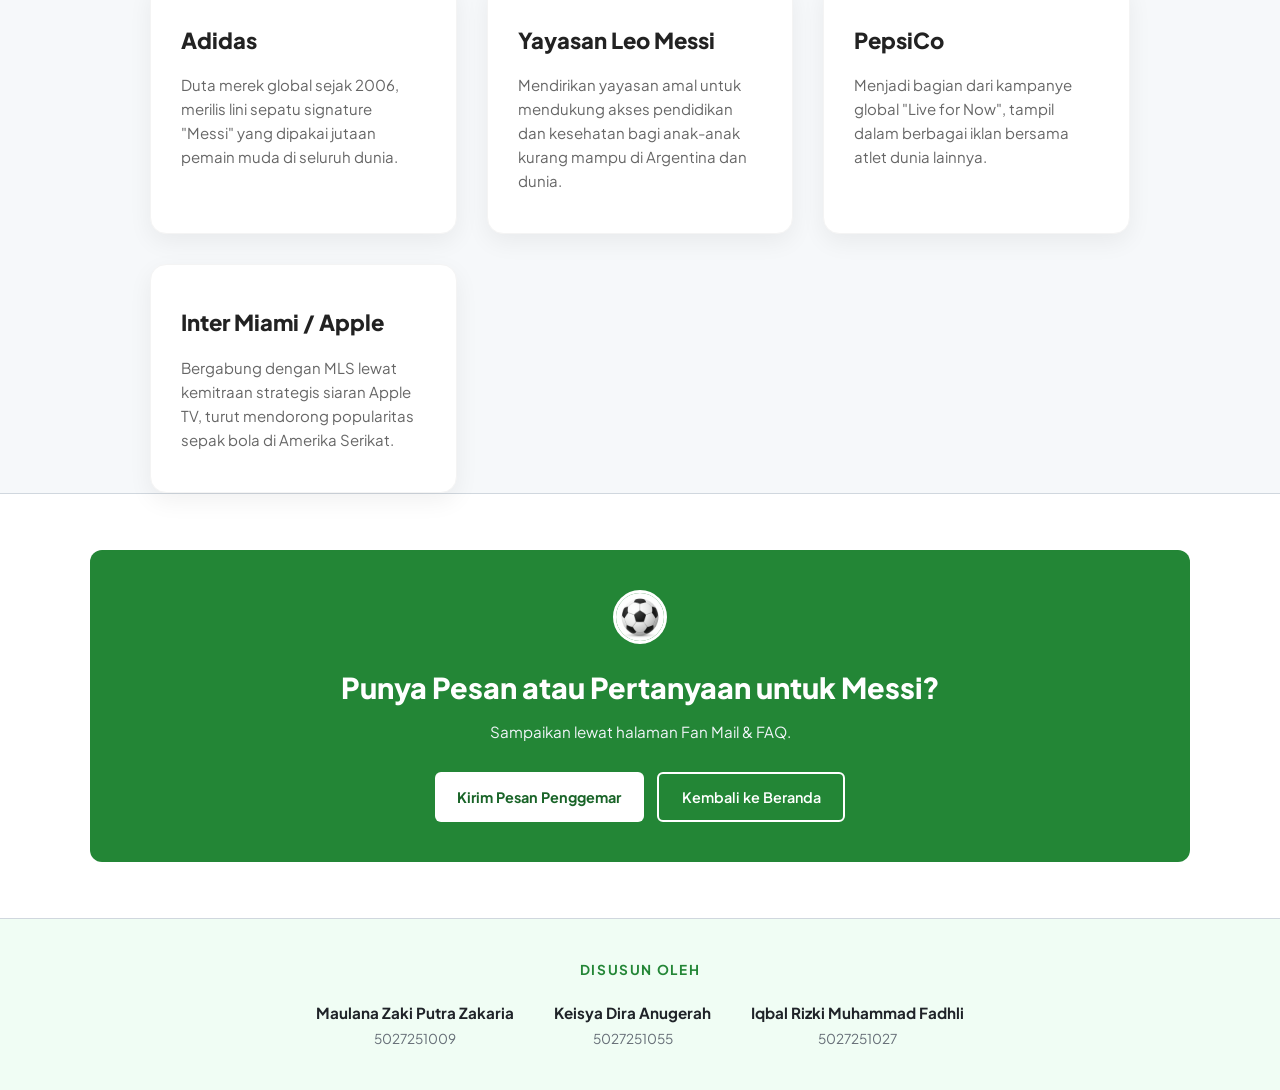
==== commit 9721c877: "cv aman" ====
--- a/cv.html
+++ b/cv.html
@@ -297,8 +297,6 @@
                         <strong>110+</strong>
                         <span>Gol Bersama Timnas</span>
                     </div>
-                </div>
-                <p class="stats-note">*Angka bersifat kumulatif dan dapat bertambah seiring Messi masih aktif bermain.</p>
             </div>
         </section>
  
@@ -411,7 +409,6 @@
         </section>
 
   <!-- ===== AKTIVITAS BERSAMA MITRA ===== -->
-
         <section id="partners" class="cv-section cv-section-alt">
             <div class="container">
                 <div class="section-heading">
--- a/css/style-global.css
+++ b/css/style-global.css
@@ -34,6 +34,24 @@
     max-width: 1140px;
     margin: 0 auto;
     padding: 0 1.25rem;
+}
+
+.section-heading {
+    text-align: center;
+    max-width: 600px;
+    margin: 0 auto 2.5rem;
+}
+
+.section-title {
+    font-size: 2.15rem;
+    font-weight: 800;
+    color: var(--text-dark);
+    margin-bottom: 0.35rem;
+}
+
+.section-sub {
+    font-size: 1rem;
+    color: var(--text-muted);
 }
 
 @keyframes spinBall {
--- a/css/cv.css
+++ b/css/cv.css
@@ -659,7 +659,7 @@
 
 /* ==================================================================PERJALANAN KARIER==================================================================*/
 .timeline {
-    position: relative;            /* [position] induk garis vertikal */
+    position: relative;           
     max-width: 720px;
     margin: 0 auto;
     padding-left: 32px;
@@ -667,7 +667,7 @@
  
 .timeline::before {
     content: "";
-    position: absolute;            /* [position: absolute] garis timeline */
+    position: absolute;           
     left: 6px;
     top: 6px;
     bottom: 6px;
@@ -685,7 +685,7 @@
 }
  
 .timeline-dot {
-    position: absolute;            /* [position: absolute] titik penanda */
+    position: absolute;            
     left: -32px;
     top: 4px;
     width: 14px;
@@ -705,7 +705,7 @@
     transition: transform var(--transition), border-color var(--transition);
 }
  
-.timeline-content:hover {          /* [pseudo-class :hover] */
+.timeline-content:hover {          
     transform: translateX(6px);
     border-color: var(--green);
 }
@@ -793,16 +793,13 @@
 }
 
 /* ==================================================================TROFI BERSAMA KLUB==================================================================*/
-/* Container Utama untuk membentuk grid responsif */
 .trophy-grid {
     display: grid;
-    /* Otomatis membagi kolom menyesuaikan layar, minimal lebar 250px per kartu */
     grid-template-columns: repeat(auto-fit, minmax(250px, 1fr));
     gap: 25px; 
     margin-top: 30px; 
 }
 
-/* Desain Dasar Kartu */
 .trophy-card {
     background-color: #ffffff;
     border-radius: 12px;
@@ -812,22 +809,16 @@
     border: 1px solid #f0f0f0;
 }
 
-/* Efek saat kursor diarahkan ke kartu (Hover) */
 .trophy-card:hover {
     transform: translateY(-8px); 
     box-shadow: 0 12px 25px rgba(0, 0, 0, 0.1);
 }
 
-/* 
-  Memberikan warna garis secara otomatis berdasarkan urutan kartu.
-  Anda tidak perlu menambahkan class baru di HTML.
-*/
-.trophy-card:nth-child(1) { border-top: 5px solid #A50044; } /* 1. Barca (Merah Maroon) */
-.trophy-card:nth-child(2) { border-top: 5px solid #004170; } /* 2. PSG (Biru Tua) */
-.trophy-card:nth-child(3) { border-top: 5px solid #F7B5CD; } /* 3. Inter Miami (Pink) */
-.trophy-card:nth-child(4) { border-top: 5px solid #43A1D5; } /* 4. Argentina (Biru Muda) */
-
-/* Judul Tim */
+.trophy-card:nth-child(1) { border-top: 5px solid #A50044; } 
+.trophy-card:nth-child(2) { border-top: 5px solid #004170; } 
+.trophy-card:nth-child(3) { border-top: 5px solid #F7B5CD; } 
+.trophy-card:nth-child(4) { border-top: 5px solid #43A1D5; } 
+
 .trophy-card h3 {
     margin-top: 0;
     margin-bottom: 15px;
@@ -837,14 +828,12 @@
     padding-bottom: 12px;
 }
 
-/* Membersihkan list bawaan HTML */
 .trophy-list {
     list-style: none; 
     padding: 0;
     margin: 0;
 }
 
-/* Mengatur jarak antar teks piala */
 .trophy-list li {
     margin-bottom: 12px;
     font-size: 16px;
@@ -853,7 +842,6 @@
     align-items: center;
 }
 
-/* Menambahkan emoji/ikon piala di samping kiri setiap teks pencapaian */
 .trophy-list li::before {
     content: "🏆"; 
     margin-right: 12px;
@@ -861,24 +849,21 @@
 }
 
 /* ==================================================================STATISTIK==================================================================*/
-/* Container untuk grid statistik */
 .stats-grid {
     display: grid;
-    /* Otomatis membuat 4 kolom di PC, 2 di Tablet, 1 di HP */
     grid-template-columns: repeat(auto-fit, minmax(220px, 1fr));
     gap: 30px;
     margin: 40px 0;
 }
 
-/* Desain kotak/kartu statistik */
 .stats-card {
     background: #ffffff;
     padding: 40px 20px;
     border-radius: 16px;
     text-align: center;
-    box-shadow: 0 10px 30px rgba(0, 0, 0, 0.05); /* Bayangan lembut */
+    box-shadow: 0 10px 30px rgba(0, 0, 0, 0.05); 
     border: 1px solid #f0f0f0;
-    border-bottom: 5px solid #43A1D5; /* Garis aksen biru Argentina di bawah */
+    border-bottom: 5px solid #43A1D5; 
     display: flex;
     flex-direction: column;
     justify-content: center;
@@ -886,34 +871,29 @@
     transition: transform 0.3s ease, box-shadow 0.3s ease;
 }
 
-/* Efek melayang saat kursor diarahkan (hover) */
 .stats-card:hover {
     transform: translateY(-10px);
     box-shadow: 0 15px 35px rgba(0, 0, 0, 0.1);
 }
 
-/* Tipografi untuk Angka (Super Besar & Mewah) */
 .stats-card strong {
-    font-size: 3.5rem; /* Ukuran angka sangat besar */
+    font-size: 3.5rem; 
     font-weight: 900;
     line-height: 1;
     margin-bottom: 10px;
-    /* Efek teks gradasi warna (biru ke ungu/hitam) */
     background: linear-gradient(135deg, #43A1D5 0%, #004170 100%);
     -webkit-background-clip: text;
     -webkit-text-fill-color: transparent;
 }
 
-/* Tipografi untuk Label/Teks Keterangan */
 .stats-card span {
     font-size: 1.1rem;
     color: #555555;
     font-weight: 600;
-    text-transform: uppercase; /* Huruf kapital semua */
+    text-transform: uppercase; 
     letter-spacing: 1px;
 }
 
-/* Catatan kaki statistik */
 .stats-note {
     text-align: center;
     font-size: 0.9rem;
@@ -923,20 +903,17 @@
 }
 
 /* ==================================================================GOLLLL==================================================================*/
-/* Container Video agar berbentuk grid berjajar */
 .video-grid {
     display: grid;
-    /* Otomatis membuat 3 kolom di PC, 1 di HP */
     grid-template-columns: repeat(auto-fit, minmax(300px, 1fr));
     gap: 30px;
     margin-top: 30px;
 }
 
-/* Desain Kartu Video */
 .video-card {
     background: #ffffff;
     border-radius: 12px;
-    overflow: hidden; /* Mencegah video keluar dari lengkungan border */
+    overflow: hidden;
     box-shadow: 0 5px 15px rgba(0, 0, 0, 0.08);
     transition: transform 0.3s ease, box-shadow 0.3s ease;
 }
@@ -946,12 +923,9 @@
     box-shadow: 0 12px 25px rgba(0, 0, 0, 0.15);
 }
 
-/* 
-  Trik CSS untuk membuat iframe YouTube responsif dan selalu rasio 16:9 
-*/
 .video-frame {
     position: relative;
-    padding-bottom: 56.25%; /* Rasio 16:9 (9 / 16 * 100) */
+    padding-bottom: 56.25%; 
     height: 0;
     overflow: hidden;
 }
@@ -965,7 +939,6 @@
     border: none;
 }
 
-/* Teks Keterangan di bawah video */
 .video-caption {
     padding: 18px 20px;
     margin: 0;
@@ -977,7 +950,6 @@
 }
 
 /* ==================================================================SKILLLL==================================================================*/
-/* Container Skills agar terbagi menjadi 2 kolom di layar lebar */
 .skills-grid {
     display: grid;
     grid-template-columns: repeat(auto-fit, minmax(300px, 1fr));
@@ -992,7 +964,6 @@
     gap: 10px;
 }
 
-/* Mengatur posisi Nama Skill (kiri) dan Angka % (kanan) */
 .skill-label {
     display: flex;
     justify-content: space-between;
@@ -1002,98 +973,81 @@
 }
 
 .skill-label span:last-child {
-    color: #43A1D5; /* Warna aksen biru untuk angkanya */
-}
-
-/* Latar belakang bar (jalur abu-abu) */
+    color: #43A1D5; 
+}
+
 .skill-bar {
     width: 100%;
     height: 12px;
-    background-color: #e5e7eb; /* Abu-abu terang */
+    background-color: #e5e7eb; 
     border-radius: 10px;
     overflow: hidden;
     box-shadow: inset 0 1px 3px rgba(0,0,0,0.1);
 }
 
-/* Isi bar (warna gradasi yang merepresentasikan nilai persen) */
 .skill-fill {
     height: 100%;
-    /* Gradasi Biru khas Argentina/Mewah */
     background: linear-gradient(90deg, #43A1D5 0%, #004170 100%);
     border-radius: 10px;
-    
-    /* Efek animasi dari angka 0 ke angka tujuan saat diload */
     transform-origin: left;
     animation: barBerjalan 1.5s ease-out forwards;
 }
 
-/* Animasi untuk Progress Bar */
 @keyframes barBerjalan {
     0% { transform: scaleX(0); }
     100% { transform: scaleX(1); }
 }
 
 /* ==================================================================MITRA EUY==================================================================*/
-/* Container Utama Grid */
 .partner-grid {
     display: grid;
-    /* Otomatis membuat 2 kolom di layar lebar, 1 kolom di HP */
     grid-template-columns: repeat(auto-fit, minmax(280px, 1fr));
     gap: 30px;
     margin-top: 40px;
 }
 
-/* Desain Dasar Kartu (Sleek & Clean) */
 .partner-card {
     background: #ffffff;
     padding: 40px 30px;
     border-radius: 16px;
     position: relative;
-    overflow: hidden; /* Penting agar efek background tidak keluar batas */
+    overflow: hidden; 
     box-shadow: 0 8px 25px rgba(0, 0, 0, 0.06);
     border: 1px solid #f4f4f4;
-    
-    /* Animasi bouncy saat kartu terangkat */
     transition: all 0.4s cubic-bezier(0.175, 0.885, 0.32, 1.275);
     z-index: 1;
 }
 
-/* Elemen Rahasia untuk Efek "WOW" (Background yang tersembunyi di bawah) */
 .partner-card::before {
     content: "";
     position: absolute;
-    top: 100%; /* Mulai dari luar layar bagian bawah kartu */
+    top: 100%; 
     left: 0;
     width: 100%;
     height: 100%;
-    /* Gradasi hijau senada dengan tombol di bagian bawah website Anda */
-    background: linear-gradient(135deg, #1e7e34 0%, #2ecc71 100%);
+    background: linear-gradient(135deg, #52e57c 0%, #38b056 100%);
     transition: top 0.4s ease-out;
     z-index: -1;
 }
 
-/* Efek saat kursor diarahkan ke kartu (Hover) */
 .partner-card:hover {
-    transform: translateY(-10px); /* Kartu melayang naik */
-    box-shadow: 0 15px 35px rgba(46, 204, 113, 0.3); /* Bayangan berubah kehijauan */
-}
-
-/* Menarik background hijau ke atas menutupi kartu */
+    transform: translateY(-10px); 
+    box-shadow: 0 15px 35px rgba(106, 255, 131, 0.3); 
+}
+
 .partner-card:hover::before {
     top: 0; 
 }
 
-/* Tipografi Judul */
 .partner-card h3 {
     font-size: 22px;
     font-weight: 800;
     color: #222222;
     margin-top: 0;
     margin-bottom: 15px;
-    transition: color 0.3s ease; /* Transisi warna teks agar halus */
-}
-
-/* Tipografi Paragraf */
+    transition: color 0.3s ease; 
+}
+
 .partner-card p {
     font-size: 15px;
     color: #666666;
@@ -1102,11 +1056,6 @@
     transition: color 0.3s ease;
 }
 
-/* 
-  Kunci Estetika: 
-  Mengubah teks menjadi putih saat background hijau naik, 
-  sehingga tetap terbaca dengan kontras yang baik. 
-*/
 .partner-card:hover h3,
 .partner-card:hover p {
     color: #ffffff;
